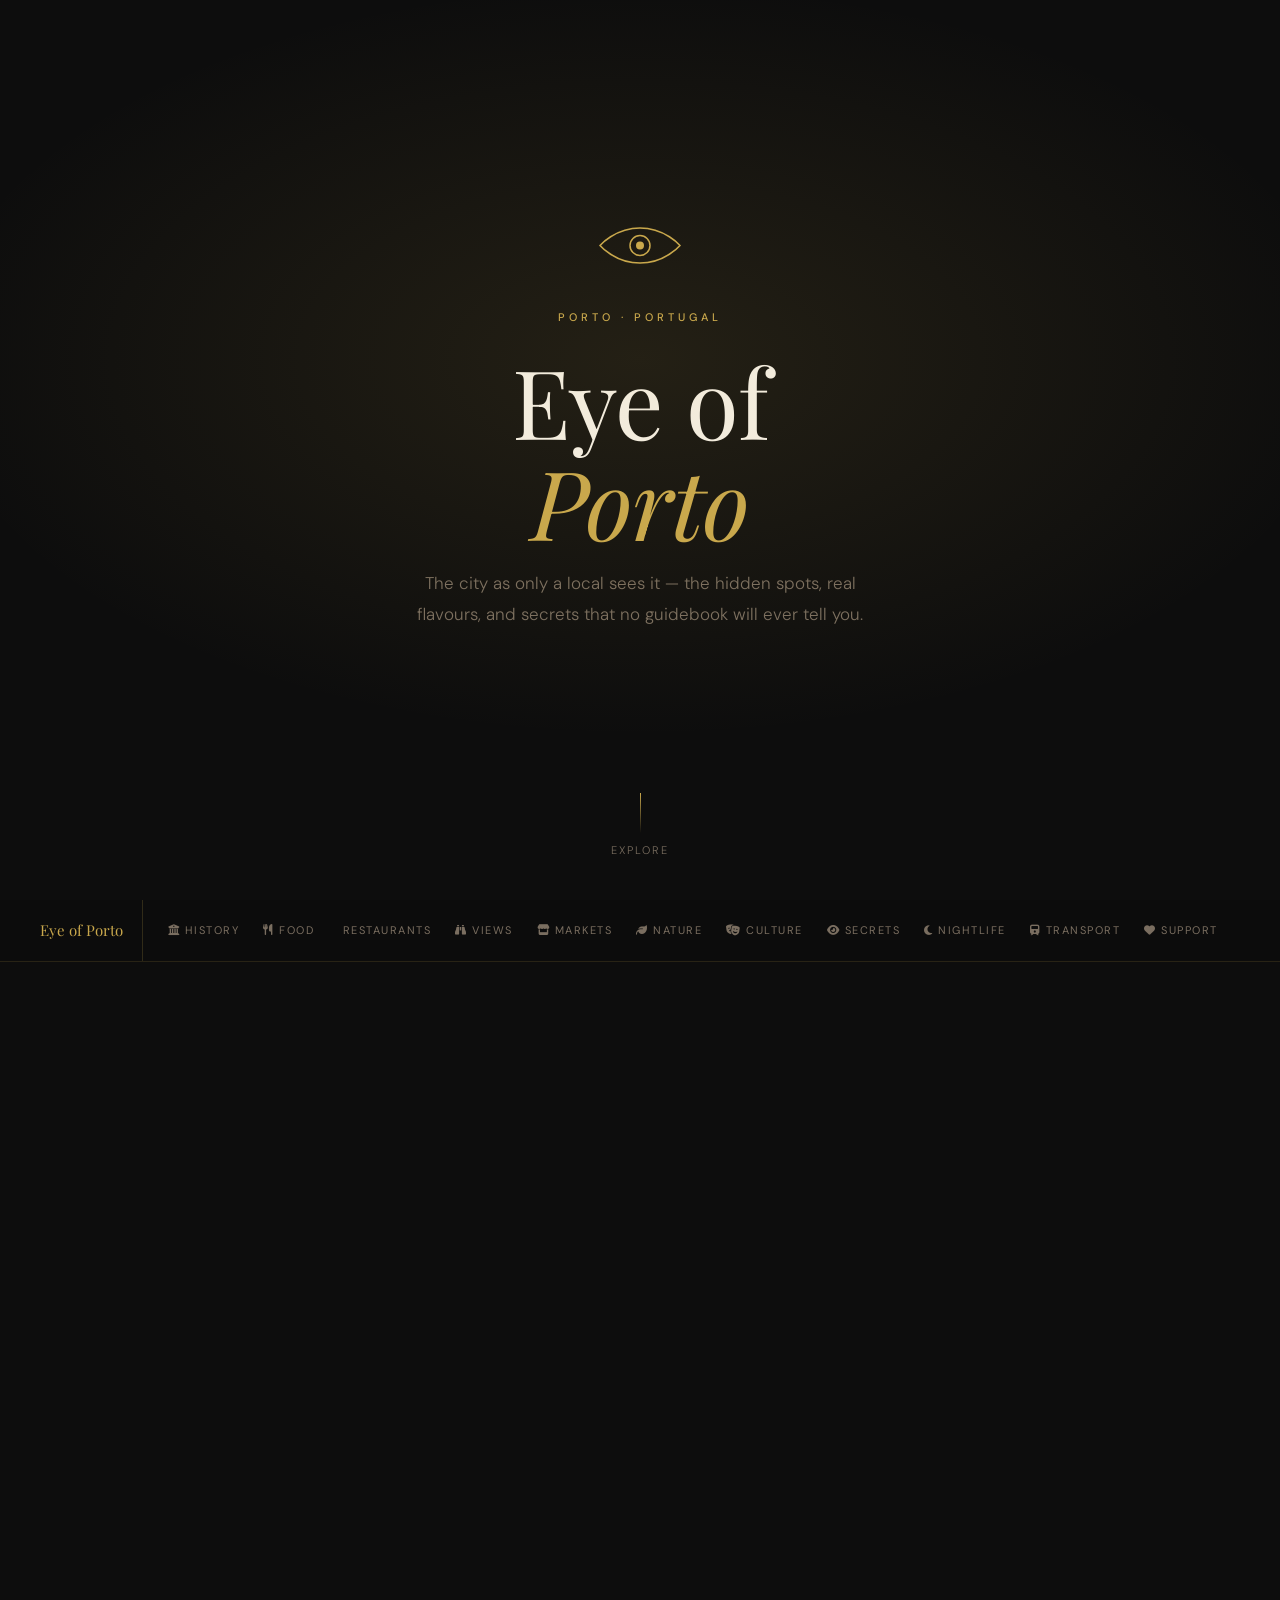
==== index (1).html @ 3b50e698 "Add files via upload" ====
<!DOCTYPE html>
<html lang="en">
<head>
<meta charset="UTF-8">
<meta name="viewport" content="width=device-width, initial-scale=1.0">
<title>Eye of Porto — See the city like a local</title>
<link rel="preconnect" href="https://fonts.googleapis.com">
<link rel="preconnect" href="https://fonts.gstatic.com" crossorigin>
<link href="https://fonts.googleapis.com/css2?family=Playfair+Display:ital,wght@0,400;0,700;1,400&family=DM+Sans:wght@300;400;500&display=swap" rel="stylesheet">
<link rel="stylesheet" href="https://cdnjs.cloudflare.com/ajax/libs/font-awesome/6.5.0/css/all.min.css"/>
<style>
  :root {
    --gold: #C9A84C;
    --ink: #0D0D0D;
    --ink-soft: #1A1A1A;
    --paper: #F7F3EC;
    --text-muted: #7A6E60;
    --white: #FFFFFF;
  }
  * { margin: 0; padding: 0; box-sizing: border-box; }
  html { scroll-behavior: smooth; }
  body { background-color: #0D0D0D !important; color: #F7F3EC !important; font-family: 'DM Sans', sans-serif; font-weight: 300; line-height: 1.7; overflow-x: hidden; }

  /* HERO */
  .hero { min-height: 100vh; display: flex; flex-direction: column; justify-content: center; align-items: center; text-align: center; position: relative; padding: 4rem 2rem; overflow: hidden; }
  .hero::before { content: ''; position: absolute; inset: 0; background: radial-gradient(ellipse 80% 60% at 50% 40%, rgba(201,168,76,0.12) 0%, transparent 70%); pointer-events: none; }
  .eye-symbol { width: 90px; height: 45px; margin-bottom: 2.5rem; }
  .eye-symbol svg { width: 100%; height: 100%; }
  .hero-label { font-size: 11px; letter-spacing: 4px; text-transform: uppercase; color: #C9A84C; margin-bottom: 1.5rem; font-weight: 500; }
  .hero h1 { font-family: 'Playfair Display', serif; font-size: clamp(3rem, 8vw, 6rem); font-weight: 400; line-height: 1.05; color: #F7F3EC; margin-bottom: 1rem; letter-spacing: -1px; }
  .hero h1 em { font-style: italic; color: #C9A84C; }
  .hero-sub { font-size: clamp(14px, 2vw, 17px); color: #7A6E60; max-width: 460px; margin: 0 auto 3rem; font-weight: 300; line-height: 1.8; }
  .scroll-hint { position: absolute; bottom: 2.5rem; left: 50%; transform: translateX(-50%); display: flex; flex-direction: column; align-items: center; gap: 8px; color: #7A6E60; font-size: 11px; letter-spacing: 2px; text-transform: uppercase; }
  .scroll-line { width: 1px; height: 40px; background: linear-gradient(to bottom, #C9A84C, transparent); animation: scrollPulse 2s ease-in-out infinite; }
  @keyframes scrollPulse { 0%,100%{opacity:.4}50%{opacity:1} }

  /* NAV */
  .nav { position: sticky; top: 0; z-index: 100; background: rgba(13,13,13,0.96); backdrop-filter: blur(12px); border-bottom: 1px solid rgba(201,168,76,0.15); padding: 0 1.5rem; }
  .nav-inner { max-width: 1200px; margin: 0 auto; display: flex; align-items: center; overflow-x: auto; scrollbar-width: none; gap: 0; }
  .nav-inner::-webkit-scrollbar { display: none; }
  .nav-brand { font-family: 'Playfair Display', serif; font-size: 15px; color: #C9A84C; white-space: nowrap; padding: 1.1rem 1.2rem 1.1rem 0; margin-right: 0.8rem; border-right: 1px solid rgba(201,168,76,0.2); }
  .nav-link { color: #7A6E60; text-decoration: none; font-size: 11px; letter-spacing: 1.5px; text-transform: uppercase; padding: 1.1rem 0.75rem; white-space: nowrap; transition: color 0.2s; font-weight: 400; }
  .nav-link:hover { color: #C9A84C; }

  /* SECTIONS */
  .section { padding: 5rem 2rem; max-width: 1200px; margin: 0 auto; }
  .section-header { margin-bottom: 3rem; }
  .section-number { font-size: 11px; letter-spacing: 4px; text-transform: uppercase; color: #C9A84C; font-weight: 500; margin-bottom: 0.75rem; display: block; }
  .section-title { font-family: 'Playfair Display', serif; font-size: clamp(1.8rem, 4vw, 2.8rem); font-weight: 400; color: #F7F3EC; line-height: 1.15; margin-bottom: 0.75rem; }
  .section-intro { font-size: 15px; color: #7A6E60; max-width: 580px; line-height: 1.8; }
  .divider { width: 50px; height: 1px; background: linear-gradient(to right, #C9A84C, transparent); margin: 1.5rem 0; }
  .section-sep { max-width: 1200px; margin: 0 auto; padding: 0 2rem; border-top: 1px solid rgba(201,168,76,0.08); }

  /* CARDS GRID */
  .cards { display: grid; grid-template-columns: repeat(auto-fill, minmax(280px, 1fr)); gap: 1.5px; background: rgba(201,168,76,0.08); border: 1px solid rgba(201,168,76,0.08); }
  .card { background: #1A1A1A; transition: background 0.2s; display: flex; flex-direction: column; }
  .card:hover { background: #1f1f1f; }
  .card-content { padding: 1.5rem; display: flex; flex-direction: column; flex: 1; }
  .card-icon-row { display: flex; align-items: center; gap: 10px; margin-bottom: 0.75rem; }
  .card-icon-circle { width: 36px; height: 36px; border-radius: 50%; background: rgba(201,168,76,0.1); border: 1px solid rgba(201,168,76,0.2); display: flex; align-items: center; justify-content: center; color: #C9A84C; font-size: 14px; flex-shrink: 0; }
  .card-title { font-family: 'Playfair Display', serif; font-size: 18px; color: #F7F3EC; font-weight: 400; }
  .card-subtitle { font-size: 11px; color: #C9A84C; letter-spacing: 2px; text-transform: uppercase; margin-bottom: 0.85rem; font-weight: 500; margin-top: 2px; }
  .card-body { font-size: 14px; color: #7A6E60; line-height: 1.8; margin-bottom: 1rem; flex: 1; }
  .card-tip { font-size: 13px; color: #F7F3EC; background: rgba(201,168,76,0.07); border-left: 2px solid #C9A84C; padding: 9px 13px; line-height: 1.7; margin-bottom: 1rem; }
  .card-tip strong { color: #C9A84C; font-weight: 500; }
  .maps-btn { display: inline-flex; align-items: center; gap: 7px; font-size: 12px; color: #C9A84C; text-decoration: none; letter-spacing: 1px; text-transform: uppercase; font-weight: 500; padding: 7px 12px; border: 1px solid rgba(201,168,76,0.25); border-radius: 2px; transition: all 0.2s; margin-top: auto; width: fit-content; }
  .maps-btn:hover { background: rgba(201,168,76,0.1); border-color: rgba(201,168,76,0.5); }
  .maps-btn i { font-size: 13px; }

  .badge { display: inline-block; font-size: 10px; letter-spacing: 1.5px; text-transform: uppercase; padding: 3px 9px; border-radius: 2px; margin-bottom: 0.85rem; font-weight: 500; }
  .badge-free { background: rgba(43,74,63,0.4); color: #7EC8AD; border: 1px solid rgba(126,200,173,0.2); }
  .badge-paid { background: rgba(201,168,76,0.1); color: #C9A84C; border: 1px solid rgba(201,168,76,0.2); }
  .badge-hidden { background: rgba(100,80,180,0.15); color: #B8A8E8; border: 1px solid rgba(184,168,232,0.2); }
  .badge-night { background: rgba(30,20,60,0.6); color: #9B8FD4; border: 1px solid rgba(155,143,212,0.2); }

  /* RESTAURANT SECTION */
  .restaurant-categories { display: flex; flex-direction: column; gap: 2.5rem; }
  .rest-category-label { font-size: 11px; letter-spacing: 3px; text-transform: uppercase; color: #C9A84C; font-weight: 500; margin-bottom: 1rem; display: flex; align-items: center; gap: 10px; }
  .rest-category-label::after { content: ''; flex: 1; height: 1px; background: rgba(201,168,76,0.15); }
  .rest-cards { display: grid; grid-template-columns: repeat(auto-fill, minmax(280px, 1fr)); gap: 1.5px; background: rgba(201,168,76,0.08); border: 1px solid rgba(201,168,76,0.08); }
  .rest-card { background: #1A1A1A; padding: 1.5rem; transition: background 0.2s; display: flex; flex-direction: column; gap: 0.5rem; }
  .rest-card:hover { background: #1f1f1f; }
  .rest-header { display: flex; align-items: center; gap: 10px; }
  .rest-icon { width: 36px; height: 36px; border-radius: 50%; background: rgba(201,168,76,0.1); border: 1px solid rgba(201,168,76,0.2); display: flex; align-items: center; justify-content: center; color: #C9A84C; font-size: 14px; flex-shrink: 0; }
  .rest-name { font-family: 'Playfair Display', serif; font-size: 17px; color: #F7F3EC; font-weight: 400; }
  .rest-location { font-size: 11px; color: #C9A84C; letter-spacing: 1.5px; text-transform: uppercase; font-weight: 500; }
  .rest-desc { font-size: 14px; color: #7A6E60; line-height: 1.8; }
  .rest-tip { font-size: 13px; color: #F7F3EC; background: rgba(201,168,76,0.07); border-left: 2px solid #C9A84C; padding: 8px 12px; line-height: 1.7; }
  .rest-tip strong { color: #C9A84C; font-weight: 500; }

  /* TRANSPORT SECTION */
  .transport-grid { display: grid; grid-template-columns: repeat(auto-fill, minmax(300px, 1fr)); gap: 1.5px; background: rgba(201,168,76,0.08); border: 1px solid rgba(201,168,76,0.08); margin-bottom: 2rem; }
  .transport-card { background: #1A1A1A; padding: 1.75rem; transition: background 0.2s; }
  .transport-card:hover { background: #1f1f1f; }
  .transport-icon-row { display: flex; align-items: center; gap: 12px; margin-bottom: 1rem; }
  .transport-icon { width: 42px; height: 42px; border-radius: 50%; background: rgba(201,168,76,0.1); border: 1px solid rgba(201,168,76,0.2); display: flex; align-items: center; justify-content: center; color: #C9A84C; font-size: 18px; flex-shrink: 0; }
  .transport-name { font-family: 'Playfair Display', serif; font-size: 19px; color: #F7F3EC; font-weight: 400; }
  .transport-tag { font-size: 11px; color: #C9A84C; letter-spacing: 2px; text-transform: uppercase; font-weight: 500; margin-top: 2px; }
  .transport-body { font-size: 14px; color: #7A6E60; line-height: 1.8; margin-bottom: 1rem; }
  .transport-tip { font-size: 13px; color: #F7F3EC; background: rgba(201,168,76,0.07); border-left: 2px solid #C9A84C; padding: 9px 13px; line-height: 1.7; }
  .transport-tip strong { color: #C9A84C; font-weight: 500; }

  /* TRAM SPOTLIGHT */
  .tram-spotlight { background: rgba(201,168,76,0.05); border: 1px solid rgba(201,168,76,0.18); border-radius: 2px; padding: 2rem 2.5rem; margin-top: 2rem; }
  .tram-spotlight-header { display: flex; align-items: center; gap: 14px; margin-bottom: 1.25rem; }
  .tram-spotlight-icon { width: 50px; height: 50px; border-radius: 50%; background: rgba(201,168,76,0.15); border: 1px solid rgba(201,168,76,0.3); display: flex; align-items: center; justify-content: center; color: #C9A84C; font-size: 22px; }
  .tram-spotlight-title { font-family: 'Playfair Display', serif; font-size: 22px; color: #F7F3EC; font-weight: 400; }
  .tram-spotlight-sub { font-size: 11px; color: #C9A84C; letter-spacing: 2px; text-transform: uppercase; font-weight: 500; }
  .tram-body { font-size: 14px; color: #7A6E60; line-height: 1.9; margin-bottom: 1.25rem; }
  .tram-history { display: grid; grid-template-columns: repeat(auto-fill, minmax(200px, 1fr)); gap: 1rem; margin-top: 1.25rem; }
  .tram-year { background: rgba(13,13,13,0.6); border: 1px solid rgba(201,168,76,0.12); padding: 0.9rem 1.1rem; }
  .tram-year-num { font-family: 'Playfair Display', serif; font-size: 22px; color: #C9A84C; font-weight: 400; }
  .tram-year-desc { font-size: 13px; color: #7A6E60; line-height: 1.6; margin-top: 3px; }

  /* DONATION */
  .donation-section { background: linear-gradient(135deg, #0D0D0D 0%, #141208 50%, #0D0D0D 100%); border-top: 1px solid rgba(201,168,76,0.2); border-bottom: 1px solid rgba(201,168,76,0.2); padding: 6rem 2rem; text-align: center; position: relative; overflow: hidden; }
  .donation-section::before { content: ''; position: absolute; inset: 0; background: radial-gradient(ellipse 60% 80% at 50% 50%, rgba(201,168,76,0.06) 0%, transparent 70%); pointer-events: none; }
  .donation-inner { max-width: 700px; margin: 0 auto; position: relative; }
  .donation-eye { font-size: 40px; margin-bottom: 1.5rem; display: block; }
  .donation-title { font-family: 'Playfair Display', serif; font-size: clamp(1.8rem, 4vw, 2.8rem); color: #F7F3EC; margin-bottom: 1rem; font-weight: 400; }
  .donation-subtitle { font-size: 16px; color: #7A6E60; line-height: 1.8; margin-bottom: 3rem; max-width: 500px; margin-left: auto; margin-right: auto; }
  .donation-methods { display: flex; gap: 1.5rem; justify-content: center; flex-wrap: wrap; margin-bottom: 2rem; }
  .donation-card { background: rgba(255,255,255,0.03); border: 1px solid rgba(201,168,76,0.2); border-radius: 4px; padding: 2rem 2.5rem; flex: 1; max-width: 260px; transition: all 0.25s; }
  .donation-card:hover { background: rgba(201,168,76,0.06); border-color: rgba(201,168,76,0.4); transform: translateY(-2px); }
  .donation-card-icon { font-size: 28px; margin-bottom: 1rem; display: block; }
  .donation-card-label { font-size: 11px; letter-spacing: 3px; text-transform: uppercase; color: #C9A84C; margin-bottom: 0.5rem; font-weight: 500; }
  .donation-card-value { font-family: 'Playfair Display', serif; font-size: 17px; color: #F7F3EC; margin-bottom: 1.25rem; }
  .qr-placeholder { width: 120px; height: 120px; margin: 0 auto; background: #FFFFFF; border-radius: 4px; overflow: hidden; display: flex; align-items: center; justify-content: center; }
  .qr-placeholder img { width: 100%; height: 100%; object-fit: contain; }
  .donation-note { font-size: 13px; color: #7A6E60; margin-top: 2rem; font-style: italic; }

  /* FOOTER */
  footer { padding: 3rem 2rem; text-align: center; border-top: 1px solid rgba(255,255,255,0.05); }
  .footer-brand { font-family: 'Playfair Display', serif; font-size: 20px; color: #C9A84C; margin-bottom: 0.5rem; }
  .footer-sub { font-size: 12px; color: #7A6E60; letter-spacing: 2px; text-transform: uppercase; }

  /* FADE IN */
  .fade-in { opacity: 0; transform: translateY(20px); transition: opacity 0.6s ease, transform 0.6s ease; }
  .fade-in.visible { opacity: 1; transform: translateY(0); }

  @media (max-width: 600px) {
    .cards, .rest-cards, .transport-grid { grid-template-columns: 1fr; }
    .donation-methods { flex-direction: column; align-items: center; }
    .donation-card { max-width: 100%; width: 100%; }
    .nav-brand { display: none; }
    .tram-history { grid-template-columns: 1fr 1fr; }
  }
</style>
</head>
<body>

<!-- HERO -->
<section class="hero">
  <div class="eye-symbol">
    <svg viewBox="0 0 90 45" fill="none" xmlns="http://www.w3.org/2000/svg">
      <path d="M5 22.5C5 22.5 20 5 45 5C70 5 85 22.5 85 22.5C85 22.5 70 40 45 40C20 40 5 22.5 5 22.5Z" stroke="#C9A84C" stroke-width="1.5" fill="none"/>
      <circle cx="45" cy="22.5" r="10" stroke="#C9A84C" stroke-width="1.5" fill="none"/>
      <circle cx="45" cy="22.5" r="4" fill="#C9A84C"/>
    </svg>
  </div>
  <span class="hero-label">Porto · Portugal</span>
  <h1>Eye of<br><em>Porto</em></h1>
  <p class="hero-sub">The city as only a local sees it — the hidden spots, real flavours, and secrets that no guidebook will ever tell you.</p>
  <div class="scroll-hint">
    <div class="scroll-line"></div>
    <span>Explore</span>
  </div>
</section>

<!-- NAV -->
<nav class="nav">
  <div class="nav-inner">
    <div class="nav-brand">Eye of Porto</div>
    <a class="nav-link" href="#historia"><i class="fa-solid fa-building-columns"></i> History</a>
    <a class="nav-link" href="#gastronomia"><i class="fa-solid fa-utensils"></i> Food</a>
    <a class="nav-link" href="#restaurantes"><i class="fa-solid fa-fork-knife"></i> Restaurants</a>
    <a class="nav-link" href="#miradouros"><i class="fa-solid fa-binoculars"></i> Views</a>
    <a class="nav-link" href="#mercados"><i class="fa-solid fa-store"></i> Markets</a>
    <a class="nav-link" href="#natureza"><i class="fa-solid fa-leaf"></i> Nature</a>
    <a class="nav-link" href="#cultura"><i class="fa-solid fa-masks-theater"></i> Culture</a>
    <a class="nav-link" href="#segredos"><i class="fa-solid fa-eye"></i> Secrets</a>
    <a class="nav-link" href="#noturno"><i class="fa-solid fa-moon"></i> Nightlife</a>
    <a class="nav-link" href="#transportes"><i class="fa-solid fa-train"></i> Transport</a>
    <a class="nav-link" href="#donate"><i class="fa-solid fa-heart"></i> Support</a>
  </div>
</nav>

<!-- ══════════════════════════════════ -->
<!-- 01 · HISTORY -->
<!-- ══════════════════════════════════ -->
<div id="historia">
<div class="section fade-in">
  <div class="section-header">
    <span class="section-number">01 · History</span>
    <h2 class="section-title">2000 years<br>open to the sky</h2>
    <div class="divider"></div>
    <p class="section-intro">Porto is not just beautiful — it's a living book. Roman roots, Baroque gold, and azulejo walls that tell stories most visitors walk past without reading.</p>
  </div>
  <div class="cards">

    <div class="card">
      <div class="card-content">
        <div class="card-icon-row">
          <div class="card-icon-circle"><i class="fa-solid fa-archway"></i></div>
          <div>
            <div class="card-title">Sé Catedral</div>
            <div class="card-subtitle">Ribeira · 12th century</div>
          </div>
        </div>
        <span class="badge badge-paid">Cloisters paid entry</span>
        <p class="card-body">The oldest cathedral in the city. From the staircase outside you get one of the finest views over the Ribeira. The cloisters inside are covered in blue and white azulejos worth every cent.</p>
        <div class="card-tip"><strong>Local tip:</strong> Go before 10am — at that hour it's almost only residents passing by.</div>
        <a class="maps-btn" href="https://maps.google.com/?q=Sé+Catedral+do+Porto" target="_blank"><i class="fa-solid fa-location-dot"></i> Open in Maps</a>
      </div>
    </div>

    <div class="card">
      <div class="card-content">
        <div class="card-icon-row">
          <div class="card-icon-circle"><i class="fa-solid fa-book-open"></i></div>
          <div>
            <div class="card-title">Livraria Lello</div>
            <div class="card-subtitle">Bairro das Letras · early 20th c.</div>
          </div>
        </div>
        <span class="badge badge-paid">Ticket discounted on purchase</span>
        <p class="card-body">One of the most beautiful bookshops in the world — a spiral staircase and magnificent stained glass that inspired J.K. Rowling. Go, but avoid weekend afternoons.</p>
        <div class="card-tip"><strong>Local tip:</strong> Your entry ticket discounts off any book purchase — bring home something by a Portuguese author.</div>
        <a class="maps-btn" href="https://maps.google.com/?q=Livraria+Lello+Porto" target="_blank"><i class="fa-solid fa-location-dot"></i> Open in Maps</a>
      </div>
    </div>

    <div class="card">
      <div class="card-content">
        <div class="card-icon-row">
          <div class="card-icon-circle"><i class="fa-solid fa-train"></i></div>
          <div>
            <div class="card-title">São Bento Station</div>
            <div class="card-subtitle">City centre · 20th century</div>
          </div>
        </div>
        <span class="badge badge-free">Free entry</span>
        <p class="card-body">20,000 azulejo tiles narrating the history of Portugal. A train station that is simultaneously a museum. Even if you catch no train at all, walk in.</p>
        <div class="card-tip"><strong>Local tip:</strong> Look up. Most people photograph the main hall and never notice the details of the ceiling.</div>
        <a class="maps-btn" href="https://maps.google.com/?q=Estação+de+São+Bento+Porto" target="_blank"><i class="fa-solid fa-location-dot"></i> Open in Maps</a>
      </div>
    </div>

    <div class="card">
      <div class="card-content">
        <div class="card-icon-row">
          <div class="card-icon-circle"><i class="fa-solid fa-church"></i></div>
          <div>
            <div class="card-title">Igreja de São Francisco</div>
            <div class="card-subtitle">Ribeira · 14th–17th century</div>
          </div>
        </div>
        <span class="badge badge-paid">Entry includes catacombs</span>
        <p class="card-body">The most gilded interior you will ever see — 400 kg of Baroque gold. The catacombs beneath still have bones on display. Not for everyone, but absolutely unforgettable.</p>
        <div class="card-tip"><strong>Local tip:</strong> Combine with the Sé visit — 5 minutes apart on foot.</div>
        <a class="maps-btn" href="https://maps.google.com/?q=Igreja+de+São+Francisco+Porto" target="_blank"><i class="fa-solid fa-location-dot"></i> Open in Maps</a>
      </div>
    </div>

    <div class="card">
      <div class="card-content">
        <div class="card-icon-row">
          <div class="card-icon-circle"><i class="fa-solid fa-landmark"></i></div>
          <div>
            <div class="card-title">Igreja do Carmo</div>
            <div class="card-subtitle">City centre · 18th century</div>
          </div>
        </div>
        <span class="badge badge-free">Free entry</span>
        <p class="card-body">One of Porto's most photogenic facades — entirely covered in azulejos on the side wall. Standing between two churches that share a single wall, it's an architectural curiosity unlike anything else in the city.</p>
        <div class="card-tip"><strong>Local tip:</strong> Best photographed from across the street in the late afternoon when the tiles glow.</div>
        <a class="maps-btn" href="https://maps.google.com/?q=Igreja+do+Carmo+Porto" target="_blank"><i class="fa-solid fa-location-dot"></i> Open in Maps</a>
      </div>
    </div>

  </div>
</div>
</div>
<div class="section-sep"></div>

<!-- ══════════════════════════════════ -->
<!-- 02 · GASTRONOMY -->
<!-- ══════════════════════════════════ -->
<div id="gastronomia">
<div class="section fade-in">
  <div class="section-header">
    <span class="section-number">02 · Gastronomy</span>
    <h2 class="section-title">Eat where<br><em>locals eat</em></h2>
    <div class="divider"></div>
    <p class="section-intro">Eating in Porto is an experience on its own. Forget the pretty-fronted restaurants on the Ribeira — go where the locals go.</p>
  </div>
  <div class="cards">

    <div class="card">
      <div class="card-content">
        <div class="card-icon-row">
          <div class="card-icon-circle"><i class="fa-solid fa-burger"></i></div>
          <div>
            <div class="card-title">Francesinha</div>
            <div class="card-subtitle">Porto's iconic dish</div>
          </div>
        </div>
        <p class="card-body">The queen of Porto cuisine. Bread, mixed meats, ham, chouriço, melted cheese and a beer-tomato sauce poured on top. Often served with fries underneath. Heavy, indulgent, mandatory.</p>
        <div class="card-tip"><strong>Where to eat:</strong> Café Santiago (Rua Passos Manuel) — queue outside, worth every minute.</div>
      </div>
    </div>

    <div class="card">
      <div class="card-content">
        <div class="card-icon-row">
          <div class="card-icon-circle"><i class="fa-solid fa-fish"></i></div>
          <div>
            <div class="card-title">Bacalhau à Gomes de Sá</div>
            <div class="card-subtitle">Invented right here in Porto</div>
          </div>
        </div>
        <p class="card-body">Invented in Porto in the 19th century. Flaked salt cod with potatoes, onion, olive oil and boiled egg. Pure comfort food — the dish Porto people eat when they miss home.</p>
        <div class="card-tip"><strong>Local tip:</strong> Look for small tascas in Miragaia or Bonfim — honest prices and family recipes.</div>
      </div>
    </div>

    <div class="card">
      <div class="card-content">
        <div class="card-icon-row">
          <div class="card-icon-circle"><i class="fa-solid fa-mug-hot"></i></div>
          <div>
            <div class="card-title">Pastel de Nata + Coffee</div>
            <div class="card-subtitle">The right way to start the day</div>
          </div>
        </div>
        <p class="card-body">In Porto, coffee isn't a "bica" — ask for a <em>cimbalino</em>. That's the local name and it tells them you know. Pair it with a pastel de nata from any neighbourhood bakery.</p>
        <div class="card-tip"><strong>Local tip:</strong> Padaria Ribeiro (Cedofeita) or any neighbourhood bakery — no famous place needed.</div>
      </div>
    </div>

    <div class="card">
      <div class="card-content">
        <div class="card-icon-row">
          <div class="card-icon-circle"><i class="fa-solid fa-wine-glass"></i></div>
          <div>
            <div class="card-title">Porto Wine</div>
            <div class="card-subtitle">The caves of Gaia</div>
          </div>
        </div>
        <p class="card-body">Technically produced in Vila Nova de Gaia just across the river. Sandeman, Graham's, Ramos Pinto — guided cave tours with tastings included. Absolutely worth it.</p>
        <div class="card-tip"><strong>Local tip:</strong> Go at dusk — the light over the Douro with a glass in hand is very hard to beat.</div>
      </div>
    </div>

  </div>
</div>
</div>
<div class="section-sep"></div>

<!-- ══════════════════════════════════ -->
<!-- 03 · RESTAURANTS -->
<!-- ══════════════════════════════════ -->
<div id="restaurantes">
<div class="section fade-in">
  <div class="section-header">
    <span class="section-number">03 · Restaurants</span>
    <h2 class="section-title">Where to<br><em>sit and eat</em></h2>
    <div class="divider"></div>
    <p class="section-intro">Hand-picked by a local. These are places with soul — where the food is honest, the atmosphere is real, and you leave full and happy.</p>
  </div>

  <div class="restaurant-categories">

    <!-- TRADITIONAL -->
    <div>
      <div class="rest-category-label"><i class="fa-solid fa-flag"></i> &nbsp;Traditional Portuguese</div>
      <div class="rest-cards">

        <div class="rest-card">
          <div class="rest-header">
            <div class="rest-icon"><i class="fa-solid fa-bowl-food"></i></div>
            <div>
              <div class="rest-name">Solar Moinho de Vento</div>
              <div class="rest-location">Porto · traditional</div>
            </div>
          </div>
          <p class="rest-desc">A true Porto institution — classic Portuguese cooking in a warm, no-frills setting. The kind of restaurant that has been feeding the same families for decades. Generous portions, honest prices.</p>
          <div class="rest-tip"><strong>Order:</strong> Ask the waiter what they recommend that day — they always know best.</div>
          <a class="maps-btn" href="https://maps.google.com/?q=Solar+Moinho+de+Vento+Porto" target="_blank"><i class="fa-solid fa-location-dot"></i> Open in Maps</a>
        </div>

        <div class="rest-card">
          <div class="rest-header">
            <div class="rest-icon"><i class="fa-solid fa-bowl-food"></i></div>
            <div>
              <div class="rest-name">Mário Luso</div>
              <div class="rest-location">Porto · traditional tasca</div>
            </div>
          </div>
          <p class="rest-desc">A classic neighbourhood tasca with all the charm of old Porto — tiled walls, wooden tables, and a menu that changes daily based on what's fresh. Beloved by locals who've been coming for years.</p>
          <div class="rest-tip"><strong>Order:</strong> Whatever the daily special is. They don't miss.</div>
          <a class="maps-btn" href="https://maps.google.com/?q=Mário+Luso+Porto" target="_blank"><i class="fa-solid fa-location-dot"></i> Open in Maps</a>
        </div>

        <div class="rest-card">
          <div class="rest-header">
            <div class="rest-icon"><i class="fa-solid fa-bowl-food"></i></div>
            <div>
              <div class="rest-name">Adega São Gonçalo</div>
              <div class="rest-location">Porto · adega</div>
            </div>
          </div>
          <p class="rest-desc">An adega in the truest sense — wooden barrels, stone walls, and food that tastes like someone's grandmother made it. The kind of place that tourists rarely find and locals want to keep secret.</p>
          <div class="rest-tip"><strong>Order:</strong> Grilled meats and house wine poured from the barrel.</div>
          <a class="maps-btn" href="https://maps.google.com/?q=Adega+São+Gonçalo+Porto" target="_blank"><i class="fa-solid fa-location-dot"></i> Open in Maps</a>
        </div>

        <div class="rest-card">
          <div class="rest-header">
            <div class="rest-icon"><i class="fa-solid fa-bowl-food"></i></div>
            <div>
              <div class="rest-name">Adega Regional da Areosa</div>
              <div class="rest-location">Porto · regional cooking</div>
            </div>
          </div>
          <p class="rest-desc">Regional Portuguese cooking at its most authentic. A neighbourhood favourite with no pretensions — just good ingredients, traditional recipes, and a welcoming atmosphere that makes you feel at home.</p>
          <div class="rest-tip"><strong>Order:</strong> Cod dishes and anything grilled — consistently excellent.</div>
          <a class="maps-btn" href="https://maps.google.com/?q=Adega+Regional+da+Areosa+Porto" target="_blank"><i class="fa-solid fa-location-dot"></i> Open in Maps</a>
        </div>

      </div>
    </div>

    <!-- FRANCESINHA -->
    <div>
      <div class="rest-category-label"><i class="fa-solid fa-star"></i> &nbsp;Francesinha Specialists</div>
      <div class="rest-cards">

        <div class="rest-card">
          <div class="rest-header">
            <div class="rest-icon"><i class="fa-solid fa-burger"></i></div>
            <div>
              <div class="rest-name">Santa Francesinha</div>
              <div class="rest-location">Porto · francesinha specialist</div>
            </div>
          </div>
          <p class="rest-desc">Dedicated entirely to Porto's iconic sandwich — and doing it very well. The sauce here is rich, deep, and made with proper care. A great place to try your first (or tenth) francesinha.</p>
          <div class="rest-tip"><strong>Order:</strong> The classic with fries underneath. Don't complicate it.</div>
          <a class="maps-btn" href="https://maps.google.com/?q=Santa+Francesinha+Porto" target="_blank"><i class="fa-solid fa-location-dot"></i> Open in Maps</a>
        </div>

      </div>
    </div>

    <!-- INTERNATIONAL -->
    <div>
      <div class="rest-category-label"><i class="fa-solid fa-globe"></i> &nbsp;International</div>
      <div class="rest-cards">

        <div class="rest-card">
          <div class="rest-header">
            <div class="rest-icon"><i class="fa-solid fa-seedling"></i></div>
            <div>
              <div class="rest-name">Yuko Tavern</div>
              <div class="rest-location">Porto · Japanese fusion</div>
            </div>
          </div>
          <p class="rest-desc">A relaxed Japanese-inspired tavern with a creative menu that blends Portuguese ingredients with Japanese technique. A refreshing change of pace in a city that eats very well but not always adventurously.</p>
          <div class="rest-tip"><strong>Order:</strong> The specials board — the kitchen changes things regularly and it's always worth exploring.</div>
          <a class="maps-btn" href="https://maps.google.com/?q=Yuko+Tavern+Porto" target="_blank"><i class="fa-solid fa-location-dot"></i> Open in Maps</a>
        </div>

      </div>
    </div>

  </div>
</div>
</div>
<div class="section-sep"></div>

<!-- ══════════════════════════════════ -->
<!-- 04 · VIEWS -->
<!-- ══════════════════════════════════ -->
<div id="miradouros">
<div class="section fade-in">
  <div class="section-header">
    <span class="section-number">04 · Viewpoints</span>
    <h2 class="section-title">The city<br><em>from above</em></h2>
    <div class="divider"></div>
    <p class="section-intro">Porto is a city of hills — spectacular views at every turn. Here are the ones that truly earn the climb.</p>
  </div>
  <div class="cards">

    <div class="card">
      <div class="card-content">
        <div class="card-icon-row">
          <div class="card-icon-circle"><i class="fa-solid fa-eye"></i></div>
          <div>
            <div class="card-title">Serra do Pilar</div>
            <div class="card-subtitle">Gaia · best view of Porto</div>
          </div>
        </div>
        <span class="badge badge-free">Free</span>
        <p class="card-body">From the other side of the river, in Gaia, you get the most iconic view of Porto — the Ribeira, the bridges, the full Douro. The best photo of Porto is taken outside Porto.</p>
        <div class="card-tip"><strong>Local tip:</strong> Sunset here is magic. Bring wine and sit on the convent steps.</div>
        <a class="maps-btn" href="https://maps.google.com/?q=Miradouro+Serra+do+Pilar+Gaia" target="_blank"><i class="fa-solid fa-location-dot"></i> Open in Maps</a>
      </div>
    </div>

    <div class="card">
      <div class="card-content">
        <div class="card-icon-row">
          <div class="card-icon-circle"><i class="fa-solid fa-tower-observation"></i></div>
          <div>
            <div class="card-title">Torre dos Clérigos</div>
            <div class="card-subtitle">City centre · 360° view</div>
          </div>
        </div>
        <span class="badge badge-paid">Paid climb</span>
        <p class="card-body">225 granite steps and at the top you have Porto in all 360°. The symbol of the city, built in the 18th century. At dusk the sky turns orange over the rooftops.</p>
        <div class="card-tip"><strong>Local tip:</strong> Not worth it in rain — the mist covers everything. Pick a clear day.</div>
        <a class="maps-btn" href="https://maps.google.com/?q=Torre+dos+Clérigos+Porto" target="_blank"><i class="fa-solid fa-location-dot"></i> Open in Maps</a>
      </div>
    </div>

    <div class="card">
      <div class="card-content">
        <div class="card-icon-row">
          <div class="card-icon-circle"><i class="fa-solid fa-tree"></i></div>
          <div>
            <div class="card-title">Jardins do Palácio de Cristal</div>
            <div class="card-subtitle">Massarelos · romantic</div>
          </div>
        </div>
        <span class="badge badge-free">Free</span>
        <p class="card-body">Magnificent gardens with views over the Douro and its mouth. Peacocks wander freely. Perfect for an unhurried walk, especially in the morning or late afternoon.</p>
        <div class="card-tip"><strong>Local tip:</strong> Explore beyond the main lawn — hidden fountains and secluded corners most tourists never find.</div>
        <a class="maps-btn" href="https://maps.google.com/?q=Jardins+Palácio+de+Cristal+Porto" target="_blank"><i class="fa-solid fa-location-dot"></i> Open in Maps</a>
      </div>
    </div>

    <div class="card">
      <div class="card-content">
        <div class="card-icon-row">
          <div class="card-icon-circle"><i class="fa-solid fa-stairs"></i></div>
          <div>
            <div class="card-title">Escadas do Guindais</div>
            <div class="card-subtitle">Batalha → Ribeira on foot</div>
          </div>
        </div>
        <span class="badge badge-free">Free</span>
        <p class="card-body">Walk down the Guindais steps — a steep descent with the Ribeira slowly opening up before you. You arrive right at the river's edge. Better than any cable car.</p>
        <div class="card-tip"><strong>Local tip:</strong> Walk up from the bottom for the best photo angle — the Sé appears in the background.</div>
        <a class="maps-btn" href="https://maps.google.com/?q=Escadas+do+Guindais+Porto" target="_blank"><i class="fa-solid fa-location-dot"></i> Open in Maps</a>
      </div>
    </div>

  </div>
</div>
</div>
<div class="section-sep"></div>

<!-- ══════════════════════════════════ -->
<!-- 05 · MARKETS & SHOPPING -->
<!-- ══════════════════════════════════ -->
<div id="mercados">
<div class="section fade-in">
  <div class="section-header">
    <span class="section-number">05 · Markets & Shopping</span>
    <h2 class="section-title">Where the city<br><em>has a pulse</em></h2>
    <div class="divider"></div>
    <p class="section-intro">From century-old stalls to modern food halls and the city's best shopping. Markets are where the real Porto lives.</p>
  </div>
  <div class="cards">

    <div class="card">
      <div class="card-content">
        <div class="card-icon-row">
          <div class="card-icon-circle"><i class="fa-solid fa-basket-shopping"></i></div>
          <div>
            <div class="card-title">Mercado do Bolhão</div>
            <div class="card-subtitle">City centre · traditional</div>
          </div>
        </div>
        <span class="badge badge-free">Free entry</span>
        <p class="card-body">The historic market par excellence — recently restored. Fruit, fish, flowers, cheeses, charcuterie. The stall ladies still call you "menino" and "amor". A human experience before it's a tourist one.</p>
        <div class="card-tip"><strong>Local tip:</strong> Go before 1pm — that's when it's alive.</div>
        <a class="maps-btn" href="https://maps.google.com/?q=Mercado+do+Bolhão+Porto" target="_blank"><i class="fa-solid fa-location-dot"></i> Open in Maps</a>
      </div>
    </div>

    <div class="card">
      <div class="card-content">
        <div class="card-icon-row">
          <div class="card-icon-circle"><i class="fa-solid fa-utensils"></i></div>
          <div>
            <div class="card-title">Mercado Bom Sucesso</div>
            <div class="card-subtitle">Boavista · gourmet food hall</div>
          </div>
        </div>
        <span class="badge badge-free">Free entry</span>
        <p class="card-body">A renovated market with restaurants and local producers. More polished than Bolhão but high quality. A great lunch stop — petiscos, sushi, burgers and more all in one place.</p>
        <div class="card-tip"><strong>Local tip:</strong> The bar at the back has Douro wines at honest prices.</div>
        <a class="maps-btn" href="https://maps.google.com/?q=Mercado+Bom+Sucesso+Porto" target="_blank"><i class="fa-solid fa-location-dot"></i> Open in Maps</a>
      </div>
    </div>

    <div class="card">
      <div class="card-content">
        <div class="card-icon-row">
          <div class="card-icon-circle"><i class="fa-solid fa-bag-shopping"></i></div>
          <div>
            <div class="card-title">NorteShopping</div>
            <div class="card-subtitle">Matosinhos · largest mall</div>
          </div>
        </div>
        <span class="badge badge-free">Free entry</span>
        <p class="card-body">The biggest shopping centre in the Porto metropolitan area. Over 300 stores, a huge food court, cinema — international brands and Portuguese retailers. If you need anything, it's here.</p>
        <div class="card-tip"><strong>Local tip:</strong> Take the Metro Line B — stops right at the door. Parking on weekends is a nightmare.</div>
        <a class="maps-btn" href="https://maps.google.com/?q=NorteShopping+Matosinhos" target="_blank"><i class="fa-solid fa-location-dot"></i> Open in Maps</a>
      </div>
    </div>

    <div class="card">
      <div class="card-content">
        <div class="card-icon-row">
          <div class="card-icon-circle"><i class="fa-solid fa-coins"></i></div>
          <div>
            <div class="card-title">Feira da Vandoma</div>
            <div class="card-subtitle">Saturday mornings · antiques</div>
          </div>
        </div>
        <span class="badge badge-free">Free entry</span>
        <p class="card-body">Every Saturday near the Sé — stamps, coins, old azulejos, postcards, vinyl records. A living archive of the city. Wonderfully photogenic.</p>
        <div class="card-tip"><strong>Local tip:</strong> Ask the price before showing too much interest — if they see you love it, the price goes up.</div>
        <a class="maps-btn" href="https://maps.google.com/?q=Feira+da+Vandoma+Porto" target="_blank"><i class="fa-solid fa-location-dot"></i> Open in Maps</a>
      </div>
    </div>

    <div class="card">
      <div class="card-content">
        <div class="card-icon-row">
          <div class="card-icon-circle"><i class="fa-solid fa-palette"></i></div>
          <div>
            <div class="card-title">Rua de Cedofeita</div>
            <div class="card-subtitle">Neighbourhood · local commerce</div>
          </div>
        </div>
        <span class="badge badge-free">Free entry</span>
        <p class="card-body">The most authentic commercial street in Porto. Independent bookshops, design stores, small cafés, artists' ateliers. No chains — everything local. This is where creative Porto lives.</p>
        <div class="card-tip"><strong>Local tip:</strong> Enter the perpendicular side streets — courtyards and murals that appear in no guidebook.</div>
        <a class="maps-btn" href="https://maps.google.com/?q=Rua+de+Cedofeita+Porto" target="_blank"><i class="fa-solid fa-location-dot"></i> Open in Maps</a>
      </div>
    </div>

  </div>
</div>
</div>
<div class="section-sep"></div>

<!-- ══════════════════════════════════ -->
<!-- 06 · NATURE & BEACHES -->
<!-- ══════════════════════════════════ -->
<div id="natureza">
<div class="section fade-in">
  <div class="section-header">
    <span class="section-number">06 · Nature & Beaches</span>
    <h2 class="section-title">Sea, river<br><em>and green</em></h2>
    <div class="divider"></div>
    <p class="section-intro">Porto is minutes from the Atlantic Ocean, the Douro estuary and some of the greenest parks in Portugal. Most tourists never leave the historic centre — their loss.</p>
  </div>
  <div class="cards">

    <div class="card">
      <div class="card-content">
        <div class="card-icon-row">
          <div class="card-icon-circle"><i class="fa-solid fa-tree"></i></div>
          <div>
            <div class="card-title">Parque da Cidade</div>
            <div class="card-subtitle">Foz · largest urban park in Portugal</div>
          </div>
        </div>
        <span class="badge badge-free">Free</span>
        <p class="card-body">83 hectares of lakes, meadows, forest trails and open space — the largest urban park in Portugal, stretching all the way to the sea. Where Porto people go to breathe.</p>
        <div class="card-tip"><strong>Local tip:</strong> Walk through to the beach at Foz do Douro — you exit straight onto the Atlantic. One of the best urban walks in the country.</div>
        <a class="maps-btn" href="https://maps.google.com/?q=Parque+da+Cidade+Porto" target="_blank"><i class="fa-solid fa-location-dot"></i> Open in Maps</a>
      </div>
    </div>

    <div class="card">
      <div class="card-content">
        <div class="card-icon-row">
          <div class="card-icon-circle"><i class="fa-solid fa-umbrella-beach"></i></div>
          <div>
            <div class="card-title">Praias de Vila Nova de Gaia</div>
            <div class="card-subtitle">Gaia · Atlantic beaches</div>
          </div>
        </div>
        <span class="badge badge-free">Free</span>
        <p class="card-body">Miramar, Aguda, Granja — beautiful Atlantic beaches just south of Porto. Wilder and less crowded, with dramatic cliffs and traditional fishing villages. The Chapel of Senhor da Pedra at Miramar sits on a rock in the sea.</p>
        <div class="card-tip"><strong>Local tip:</strong> Visit the chapel at low tide for the best views and photographs.</div>
        <a class="maps-btn" href="https://maps.google.com/?q=Praia+de+Miramar+Vila+Nova+de+Gaia" target="_blank"><i class="fa-solid fa-location-dot"></i> Open in Maps</a>
      </div>
    </div>

    <div class="card">
      <div class="card-content">
        <div class="card-icon-row">
          <div class="card-icon-circle"><i class="fa-solid fa-water"></i></div>
          <div>
            <div class="card-title">Matosinhos & Leça Beaches</div>
            <div class="card-subtitle">Matosinhos · surf & seafood</div>
          </div>
        </div>
        <span class="badge badge-free">Free</span>
        <p class="card-body">The beaches closest to Porto — easy by Metro. Matosinhos is a surf beach with the best fresh seafood restaurants in the region right behind the sand. Leça da Palmeira has a stunning sea pool by architect Álvaro Siza.</p>
        <div class="card-tip"><strong>Local tip:</strong> After the beach, eat grilled fish at Rua Roberto Ivens — whole grilled fish, cold beer, plastic chairs. The real deal.</div>
        <a class="maps-btn" href="https://maps.google.com/?q=Praia+de+Matosinhos" target="_blank"><i class="fa-solid fa-location-dot"></i> Open in Maps</a>
      </div>
    </div>

    <div class="card">
      <div class="card-content">
        <div class="card-icon-row">
          <div class="card-icon-circle"><i class="fa-solid fa-seedling"></i></div>
          <div>
            <div class="card-title">Jardim Botânico do Porto</div>
            <div class="card-subtitle">Bom Pastor · botanical garden</div>
          </div>
        </div>
        <span class="badge badge-paid">Small fee</span>
        <p class="card-body">The University of Porto's botanical garden — centuries-old trees, exotic plants and a peaceful greenhouse. One of those places that locals forget to mention and tourists never find.</p>
        <div class="card-tip"><strong>Local tip:</strong> The garden backs onto a magnificent historic villa. Hard to believe you're 10 minutes from the centre.</div>
        <a class="maps-btn" href="https://maps.google.com/?q=Jardim+Botânico+do+Porto" target="_blank"><i class="fa-solid fa-location-dot"></i> Open in Maps</a>
      </div>
    </div>

    <div class="card">
      <div class="card-content">
        <div class="card-icon-row">
          <div class="card-icon-circle"><i class="fa-solid fa-feather"></i></div>
          <div>
            <div class="card-title">Estuário do Douro</div>
            <div class="card-subtitle">Nature reserve · river mouth</div>
          </div>
        </div>
        <span class="badge badge-free">Free</span>
        <p class="card-body">The Douro estuary is a protected nature reserve where the river meets the sea. Migratory birds, salt marshes, fishing boats and total silence. A completely different side of Porto.</p>
        <div class="card-tip"><strong>Local tip:</strong> In autumn and winter the estuary fills with migratory birds from across Europe and Africa.</div>
        <a class="maps-btn" href="https://maps.google.com/?q=Estuário+do+Douro+reserva+natural" target="_blank"><i class="fa-solid fa-location-dot"></i> Open in Maps</a>
      </div>
    </div>

    <div class="card">
      <div class="card-content">
        <div class="card-icon-row">
          <div class="card-icon-circle"><i class="fa-solid fa-anchor"></i></div>
          <div>
            <div class="card-title">Afurada</div>
            <div class="card-subtitle">Gaia · fishing village</div>
          </div>
        </div>
        <span class="badge badge-free">Free</span>
        <p class="card-body">A traditional fishing village at the mouth of the Douro — minutes from the city but feeling a world away. Nets drying on the ground, boats bobbing, old men playing cards. The Porto that tourism forgot.</p>
        <div class="card-tip"><strong>Local tip:</strong> Eat grilled fish at one of the tiny tascas — no menus, they tell you what they caught that day.</div>
        <a class="maps-btn" href="https://maps.google.com/?q=Afurada+Vila+Nova+de+Gaia" target="_blank"><i class="fa-solid fa-location-dot"></i> Open in Maps</a>
      </div>
    </div>

    <div class="card">
      <div class="card-content">
        <div class="card-icon-row">
          <div class="card-icon-circle"><i class="fa-solid fa-leaf"></i></div>
          <div>
            <div class="card-title">Parque da Fundação Serralves</div>
            <div class="card-subtitle">Serralves · art & nature</div>
          </div>
        </div>
        <span class="badge badge-paid">Paid entry</span>
        <p class="card-body">18 hectares of formally landscaped gardens surrounding the iconic pink Art Deco Casa de Serralves and the world-class Serralves Museum of Contemporary Art.</p>
        <div class="card-tip"><strong>Local tip:</strong> First Sunday of each month, entry is free until 1pm — arrive early, locals know this well.</div>
        <a class="maps-btn" href="https://maps.google.com/?q=Fundação+Serralves+Porto" target="_blank"><i class="fa-solid fa-location-dot"></i> Open in Maps</a>
      </div>
    </div>

  </div>
</div>
</div>
<div class="section-sep"></div>

<!-- ══════════════════════════════════ -->
<!-- 07 · CULTURE -->
<!-- ══════════════════════════════════ -->
<div id="cultura">
<div class="section fade-in">
  <div class="section-header">
    <span class="section-number">07 · Culture & Architecture</span>
    <h2 class="section-title">The city<br><em>reinventing itself</em></h2>
    <div class="divider"></div>
    <p class="section-intro">Porto has always mixed the ancient and the bold. These are the spaces where the city's creative identity lives today.</p>
  </div>
  <div class="cards">

    <div class="card">
      <div class="card-content">
        <div class="card-icon-row">
          <div class="card-icon-circle"><i class="fa-solid fa-music"></i></div>
          <div>
            <div class="card-title">Casa da Música</div>
            <div class="card-subtitle">Boavista · Rem Koolhaas</div>
          </div>
        </div>
        <span class="badge badge-paid">Tours available</span>
        <p class="card-body">One of the most remarkable concert halls in Europe — designed by Dutch architect Rem Koolhaas, it looks like a chunk of crystal dropped from the sky. Worth visiting for the architecture alone.</p>
        <div class="card-tip"><strong>Local tip:</strong> Guided architectural tours are surprisingly affordable. The interiors are as extraordinary as the exterior.</div>
        <a class="maps-btn" href="https://maps.google.com/?q=Casa+da+Música+Porto" target="_blank"><i class="fa-solid fa-location-dot"></i> Open in Maps</a>
      </div>
    </div>

    <div class="card">
      <div class="card-content">
        <div class="card-icon-row">
          <div class="card-icon-circle"><i class="fa-solid fa-wine-bottle"></i></div>
          <div>
            <div class="card-title">World of Wine (WOW)</div>
            <div class="card-subtitle">Gaia · cultural & wine district</div>
          </div>
        </div>
        <span class="badge badge-paid">Multiple experiences</span>
        <p class="card-body">A world-class cultural destination with seven museums covering wine, chocolate, cork, Portuguese textiles and more. Stunning views over the Douro from the terraces.</p>
        <div class="card-tip"><strong>Local tip:</strong> Buy a combined ticket for the museums that interest you most, and spend the rest of the time on the terraces with a glass of wine.</div>
        <a class="maps-btn" href="https://maps.google.com/?q=World+of+Wine+WOW+Gaia" target="_blank"><i class="fa-solid fa-location-dot"></i> Open in Maps</a>
      </div>
    </div>

    <div class="card">
      <div class="card-content">
        <div class="card-icon-row">
          <div class="card-icon-circle"><i class="fa-solid fa-futbol"></i></div>
          <div>
            <div class="card-title">Estádio do Dragão</div>
            <div class="card-subtitle">Antas · FC Porto</div>
          </div>
        </div>
        <span class="badge badge-paid">Match tickets / tours</span>
        <p class="card-body">Home of FC Porto — one of Europe's great football clubs. A match here is electric. The stadium tour is also excellent, with access to the dressing rooms, pitch and trophy room.</p>
        <div class="card-tip"><strong>Local tip:</strong> If you can, go to a game. The atmosphere in the Curva Sul is raw, loud, and completely authentic Porto.</div>
        <a class="maps-btn" href="https://maps.google.com/?q=Estádio+do+Dragão+Porto" target="_blank"><i class="fa-solid fa-location-dot"></i> Open in Maps</a>
      </div>
    </div>

    <div class="card">
      <div class="card-content">
        <div class="card-icon-row">
          <div class="card-icon-circle"><i class="fa-solid fa-image"></i></div>
          <div>
            <div class="card-title">Rua de Miguel Bombarda</div>
            <div class="card-subtitle">Contemporary art street</div>
          </div>
        </div>
        <span class="badge badge-free">Mostly free</span>
        <p class="card-body">The heart of contemporary art in Porto. Galleries, ateliers, independent spaces. On the first Friday of each month, openings are public events with wine and the artists present.</p>
        <div class="card-tip"><strong>Local tip:</strong> Go on an opening Friday — genuinely Porto, not a tourist event.</div>
        <a class="maps-btn" href="https://maps.google.com/?q=Rua+de+Miguel+Bombarda+Porto" target="_blank"><i class="fa-solid fa-location-dot"></i> Open in Maps</a>
      </div>
    </div>

  </div>
</div>
</div>
<div class="section-sep"></div>

<!-- ══════════════════════════════════ -->
<!-- 08 · SECRETS -->
<!-- ══════════════════════════════════ -->
<div id="segredos">
<div class="section fade-in">
  <div class="section-header">
    <span class="section-number">08 · Secrets</span>
    <h2 class="section-title">The Porto<br><em>nobody shows you</em></h2>
    <div class="divider"></div>
    <p class="section-intro">These are the places locals keep to themselves — that most tourists will never find.</p>
  </div>
  <div class="cards">

    <div class="card">
      <div class="card-content">
        <div class="card-icon-row">
          <div class="card-icon-circle"><i class="fa-solid fa-eye-slash"></i></div>
          <div>
            <div class="card-title">Pátio das Virtudes</div>
            <div class="card-subtitle">Bairro das Virtudes · hidden</div>
          </div>
        </div>
        <span class="badge badge-hidden">Local spot</span>
        <p class="card-body">A secret miradouro in the form of a suspended garden, with views over the Douro. Hidden behind a narrow street, locals come here in the late afternoon with a beer and sit on the stone steps.</p>
        <div class="card-tip"><strong>Local tip:</strong> No signage. Find "Rua das Virtudes" and follow the sound of conversation.</div>
        <a class="maps-btn" href="https://maps.google.com/?q=Pátio+das+Virtudes+Porto" target="_blank"><i class="fa-solid fa-location-dot"></i> Open in Maps</a>
      </div>
    </div>

    <div class="card">
      <div class="card-content">
        <div class="card-icon-row">
          <div class="card-icon-circle"><i class="fa-solid fa-map-location"></i></div>
          <div>
            <div class="card-title">Bairro do Barredo</div>
            <div class="card-subtitle">Ribeira · the medieval labyrinth</div>
          </div>
        </div>
        <span class="badge badge-hidden">Local spot</span>
        <p class="card-body">Behind the tourist Ribeira there's a maze of medieval alleyways, hanging laundry, cats and centuries-old houses. The Porto that survived time. Go without a map and get deliberately lost.</p>
        <div class="card-tip"><strong>Local tip:</strong> Very steep streets and uneven ground. Comfortable shoes are non-negotiable.</div>
        <a class="maps-btn" href="https://maps.google.com/?q=Bairro+do+Barredo+Porto" target="_blank"><i class="fa-solid fa-location-dot"></i> Open in Maps</a>
      </div>
    </div>

  </div>
</div>
</div>
<div class="section-sep"></div>

<!-- ══════════════════════════════════ -->
<!-- 09 · NIGHTLIFE -->
<!-- ══════════════════════════════════ -->
<div id="noturno">
<div class="section fade-in">
  <div class="section-header">
    <span class="section-number">09 · Nightlife</span>
    <h2 class="section-title">Porto after<br><em>dark</em></h2>
    <div class="divider"></div>
    <p class="section-intro">Porto at night has its own energy. It's not a city that sleeps early — but it's not just clubs either. There's something for everyone.</p>
  </div>
  <div class="cards">

    <div class="card">
      <div class="card-content">
        <div class="card-icon-row">
          <div class="card-icon-circle"><i class="fa-solid fa-guitar"></i></div>
          <div>
            <div class="card-title">Fado in Porto</div>
            <div class="card-subtitle">Ribeira / Baixa · late evening</div>
          </div>
        </div>
        <span class="badge badge-night">Evening</span>
        <p class="card-body">Porto has its own fado — more rustic and melancholic than Lisbon's. In small venues with low lighting, the atmosphere is completely unlike a tourist performance.</p>
        <div class="card-tip"><strong>Where to go:</strong> Casa da Guitarra (R. Santa Catarina) or Café Candelabro — genuine soul, no outrageous minimum spend.</div>
        <a class="maps-btn" href="https://maps.google.com/?q=Casa+da+Guitarra+Porto" target="_blank"><i class="fa-solid fa-location-dot"></i> Open in Maps</a>
      </div>
    </div>

    <div class="card">
      <div class="card-content">
        <div class="card-icon-row">
          <div class="card-icon-circle"><i class="fa-solid fa-beer-mug-empty"></i></div>
          <div>
            <div class="card-title">Galerias de Paris</div>
            <div class="card-subtitle">City centre · bar street</div>
          </div>
        </div>
        <span class="badge badge-night">Night</span>
        <p class="card-body">The bar district. Dozens of small bars, terraces, live music in the street. Porto warms up slowly — between 11pm and 1am is the peak. Start early and let the night unfold.</p>
        <div class="card-tip"><strong>Local tip:</strong> Avoid the most prominent bars at the entrance — the best ones are on the interior streets.</div>
        <a class="maps-btn" href="https://maps.google.com/?q=Rua+Galerias+de+Paris+Porto" target="_blank"><i class="fa-solid fa-location-dot"></i> Open in Maps</a>
      </div>
    </div>

    <div class="card">
      <div class="card-content">
        <div class="card-icon-row">
          <div class="card-icon-circle"><i class="fa-solid fa-sailboat"></i></div>
          <div>
            <div class="card-title">Cais de Gaia at Night</div>
            <div class="card-subtitle">Gaia waterfront · river views</div>
          </div>
        </div>
        <span class="badge badge-night">Night</span>
        <p class="card-body">Illuminated rabelo boats, the lit bridges, and Porto's reflection in the water. A terrace here with a Porto Tónico is difficult to surpass.</p>
        <div class="card-tip"><strong>Local tip:</strong> Porto Tónico — white Port wine with tonic water and lemon. Refreshing and genuinely local.</div>
        <a class="maps-btn" href="https://maps.google.com/?q=Cais+de+Gaia+Vila+Nova+de+Gaia" target="_blank"><i class="fa-solid fa-location-dot"></i> Open in Maps</a>
      </div>
    </div>

    <div class="card">
      <div class="card-content">
        <div class="card-icon-row">
          <div class="card-icon-circle"><i class="fa-solid fa-headphones"></i></div>
          <div>
            <div class="card-title">Maus Hábitos / Plano B</div>
            <div class="card-subtitle">City centre · culture & music</div>
          </div>
        </div>
        <span class="badge badge-night">Night</span>
        <p class="card-body">Two of Porto's most emblematic cultural spaces. Concerts, exhibitions, DJs, performance art. Not just clubs — spaces with curation and identity.</p>
        <div class="card-tip"><strong>Local tip:</strong> Check the weekly programme — entry is sometimes free and unexpected, memorable things happen.</div>
        <a class="maps-btn" href="https://maps.google.com/?q=Maus+Hábitos+Porto" target="_blank"><i class="fa-solid fa-location-dot"></i> Open in Maps</a>
      </div>
    </div>

  </div>
</div>
</div>
<div class="section-sep"></div>

<!-- ══════════════════════════════════ -->
<!-- 10 · TRANSPORT -->
<!-- ══════════════════════════════════ -->
<div id="transportes">
<div class="section fade-in">
  <div class="section-header">
    <span class="section-number">10 · Getting Around</span>
    <h2 class="section-title">Moving through<br><em>the city</em></h2>
    <div class="divider"></div>
    <p class="section-intro">Porto is compact but hilly. Knowing which transport to use — and when — saves time, money and energy. Here's what a local uses.</p>
  </div>

  <div class="transport-grid">

    <div class="transport-card">
      <div class="transport-icon-row">
        <div class="transport-icon"><i class="fa-solid fa-train-subway"></i></div>
        <div>
          <div class="transport-name">Metro do Porto</div>
          <div class="transport-tag">6 lines · fast & affordable</div>
        </div>
      </div>
      <p class="transport-body">The fastest way to cross the city. 6 colour-coded lines covering Porto, Gaia, Matosinhos, Maia and the airport. Uses the Andante card — buy one at any station and top it up. Single trips or daily passes available. Runs until around midnight.</p>
      <div class="transport-tip"><strong>Local tip:</strong> The Yellow Line (D) crosses the Dom Luís I Bridge at the upper level — one of the best views in the city, from inside a metro carriage, completely free.</div>
    </div>

    <div class="transport-card">
      <div class="transport-icon-row">
        <div class="transport-icon"><i class="fa-solid fa-bus"></i></div>
        <div>
          <div class="transport-name">STCP Bus Network</div>
          <div class="transport-tag">Urban buses · city-wide coverage</div>
        </div>
      </div>
      <p class="transport-body">The bus network covers areas the Metro doesn't reach, including the city centre's narrow streets, the coast (Foz, Matosinhos), and residential neighbourhoods. Same Andante card as the Metro. Can be slower due to traffic but highly useful for shorter hops.</p>
      <div class="transport-tip"><strong>Local tip:</strong> Bus 500 follows the coastline from Matosinhos to Foz do Douro — scenic and practical at the same time.</div>
    </div>

    <div class="transport-card">
      <div class="transport-icon-row">
        <div class="transport-icon"><i class="fa-solid fa-train"></i></div>
        <div>
          <div class="transport-name">CP Comboios (Train)</div>
          <div class="transport-tag">Regional trains · Douro & coast</div>
        </div>
      </div>
      <p class="transport-body">CP regional trains depart from São Bento and Campanhã stations. The coastal line (Linha do Minho) reaches Viana do Castelo. The Douro Line is one of the most scenic train journeys in Europe — through vineyards and river gorges all the way to Pinhão.</p>
      <div class="transport-tip"><strong>Local tip:</strong> The Douro Line train from Porto to Pinhão is a half-day trip that most tourists miss entirely. Stunning, affordable, unforgettable.</div>
    </div>

    <div class="transport-card">
      <div class="transport-icon-row">
        <div class="transport-icon"><i class="fa-solid fa-bicycle"></i></div>
        <div>
          <div class="transport-name">Gira Bike Sharing</div>
          <div class="transport-tag">Electric bikes · flat routes</div>
        </div>
      </div>
      <p class="transport-body">Porto's shared electric bike system. Great for the flatter areas — along the Douro riverfront, through Foz, or between Boavista and the coast. The hills of the historic centre make cycling tough, but e-bikes help enormously. App-based rental.</p>
      <div class="transport-tip"><strong>Local tip:</strong> The riverside cycle path from Ribeira to Foz do Douro is around 7km of flat, beautiful cycling. One of the best ways to spend a morning.</div>
    </div>

    <div class="transport-card">
      <div class="transport-icon-row">
        <div class="transport-icon"><i class="fa-solid fa-ferry"></i></div>
        <div>
          <div class="transport-name">Douro River Ferry</div>
          <div class="transport-tag">Porto ↔ Gaia · scenic crossing</d
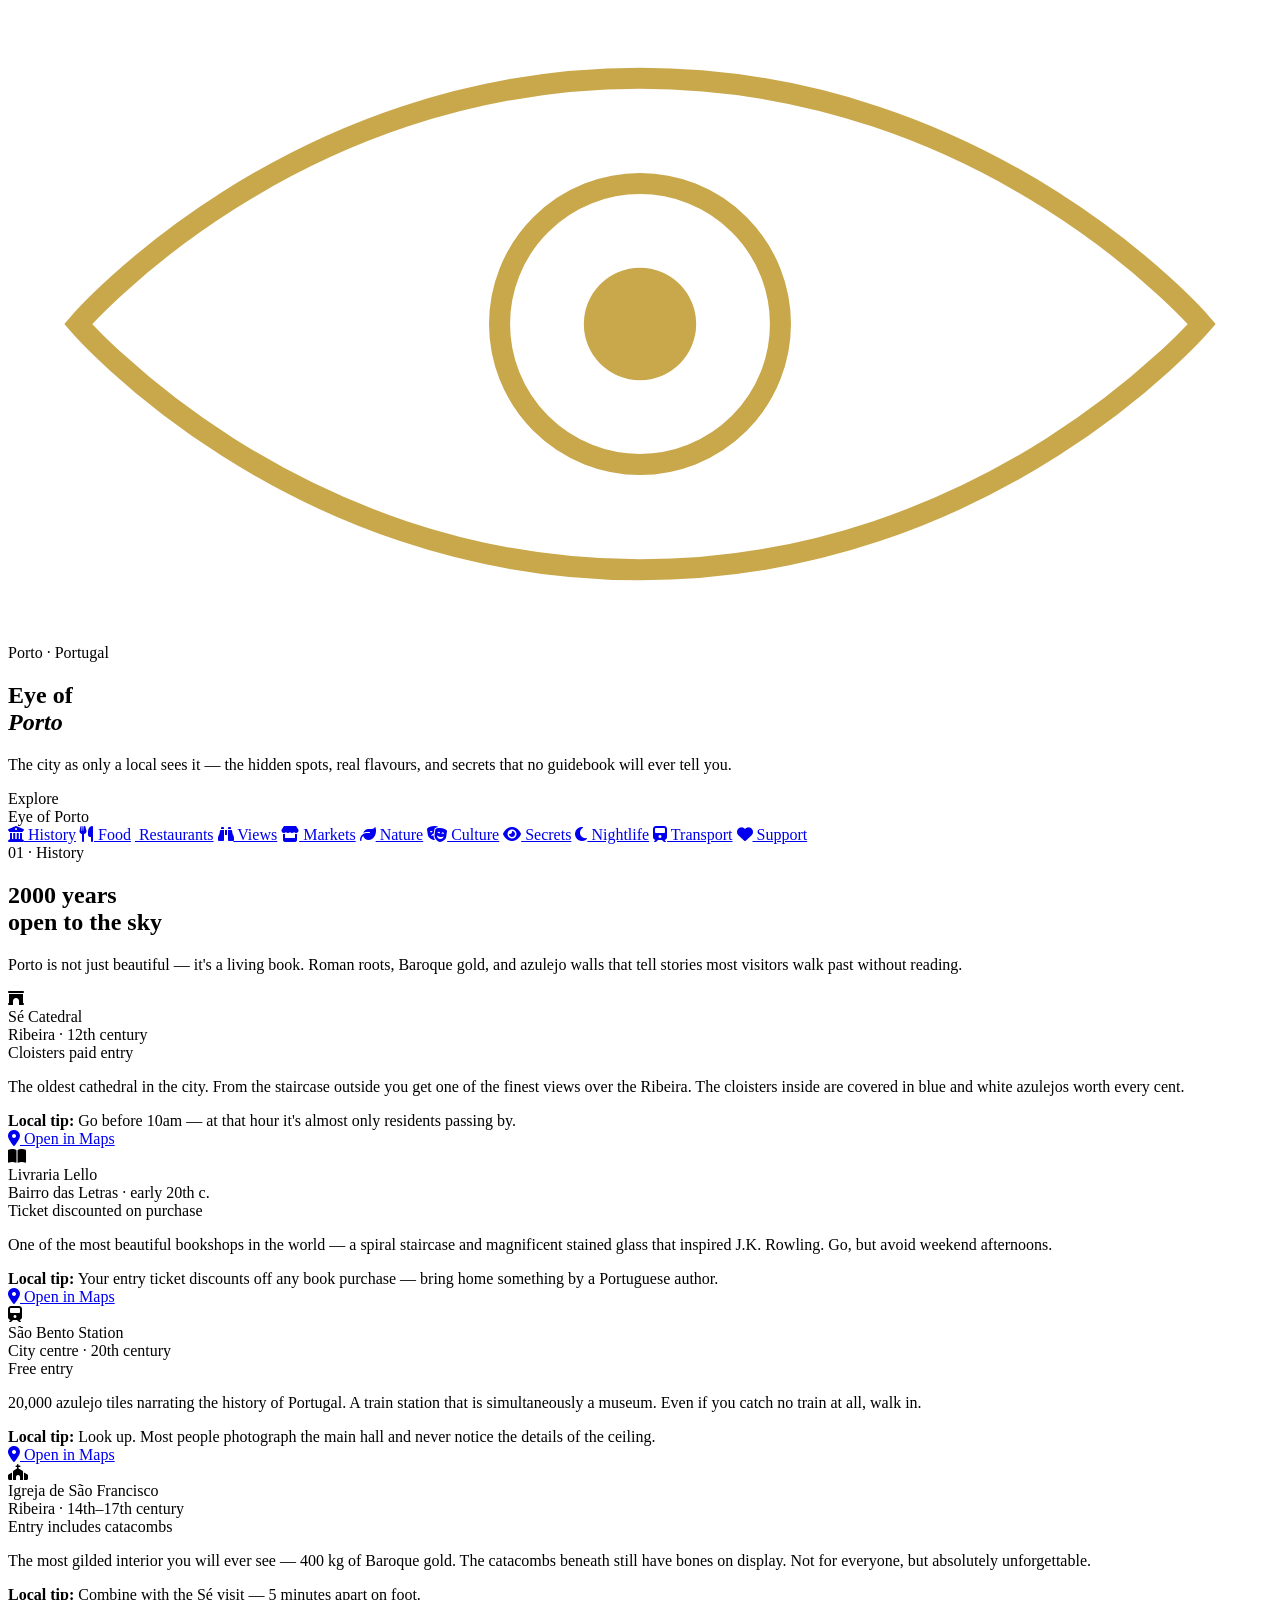
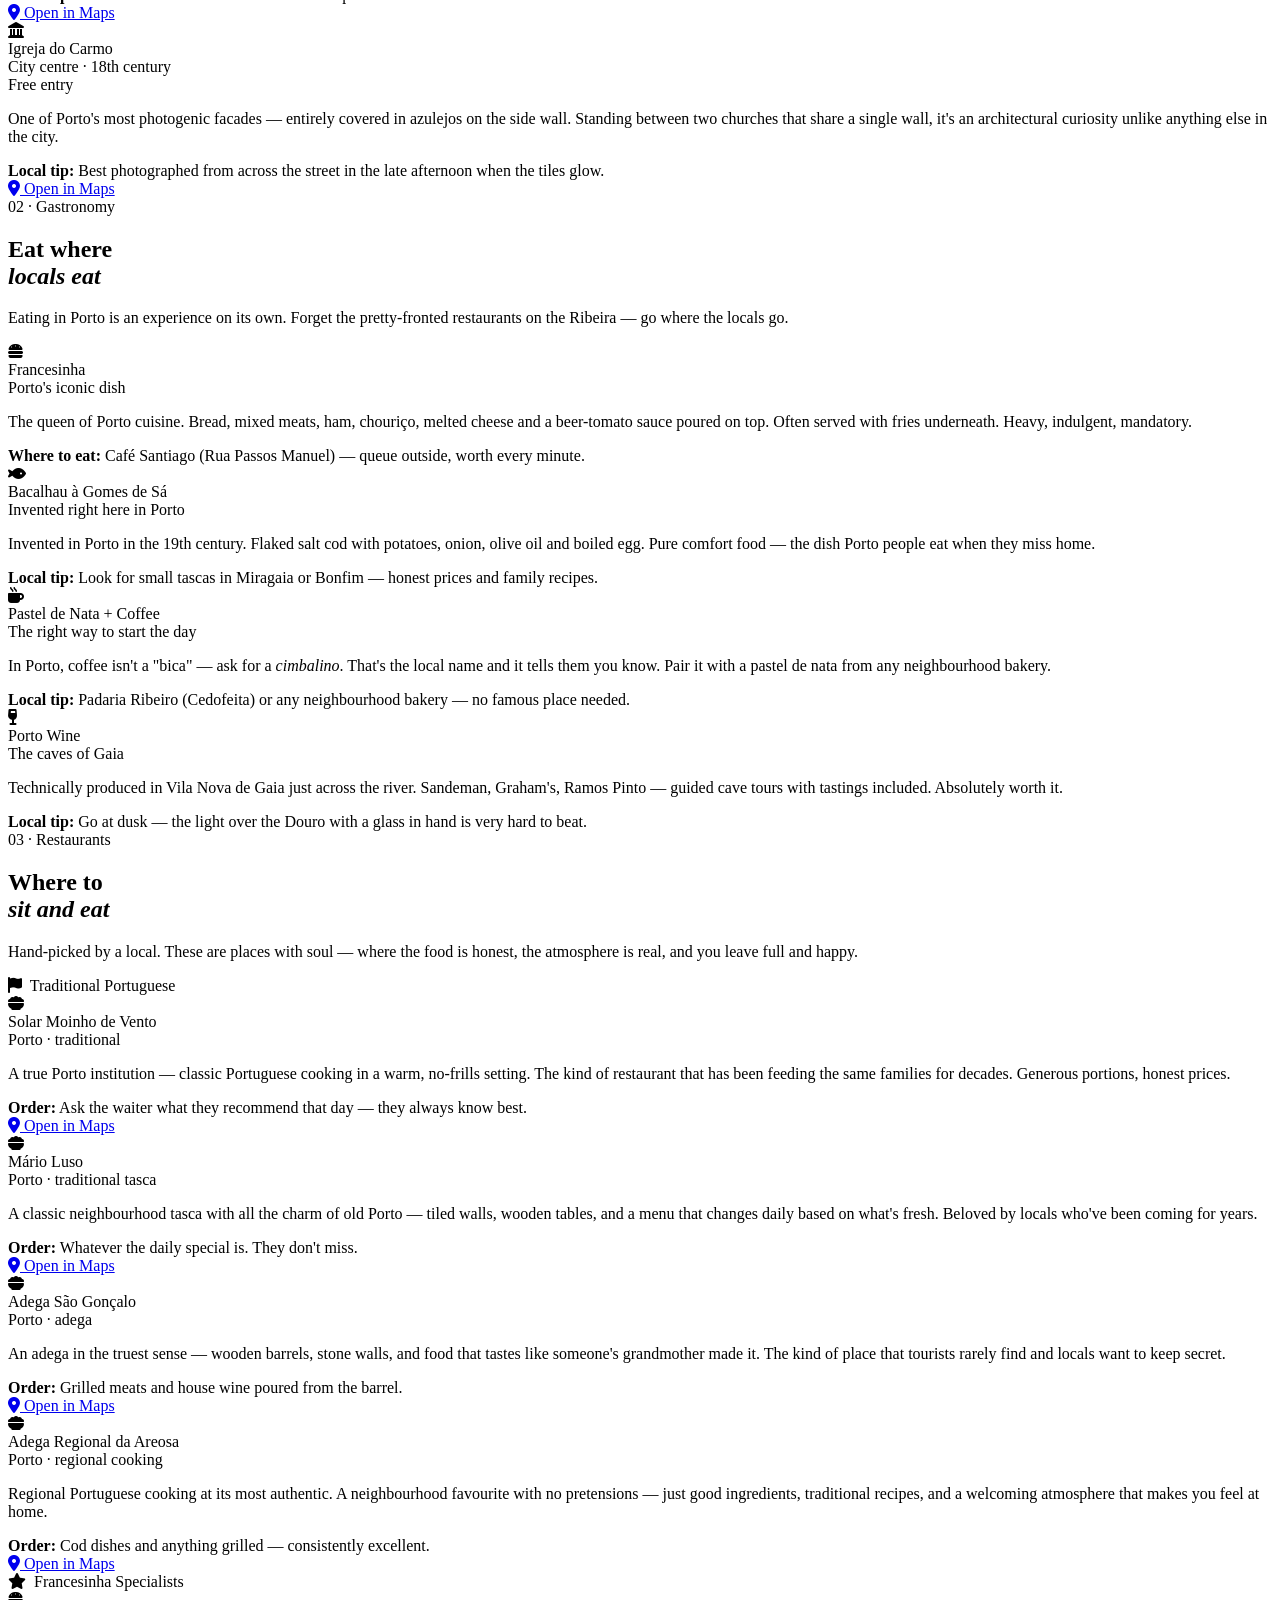
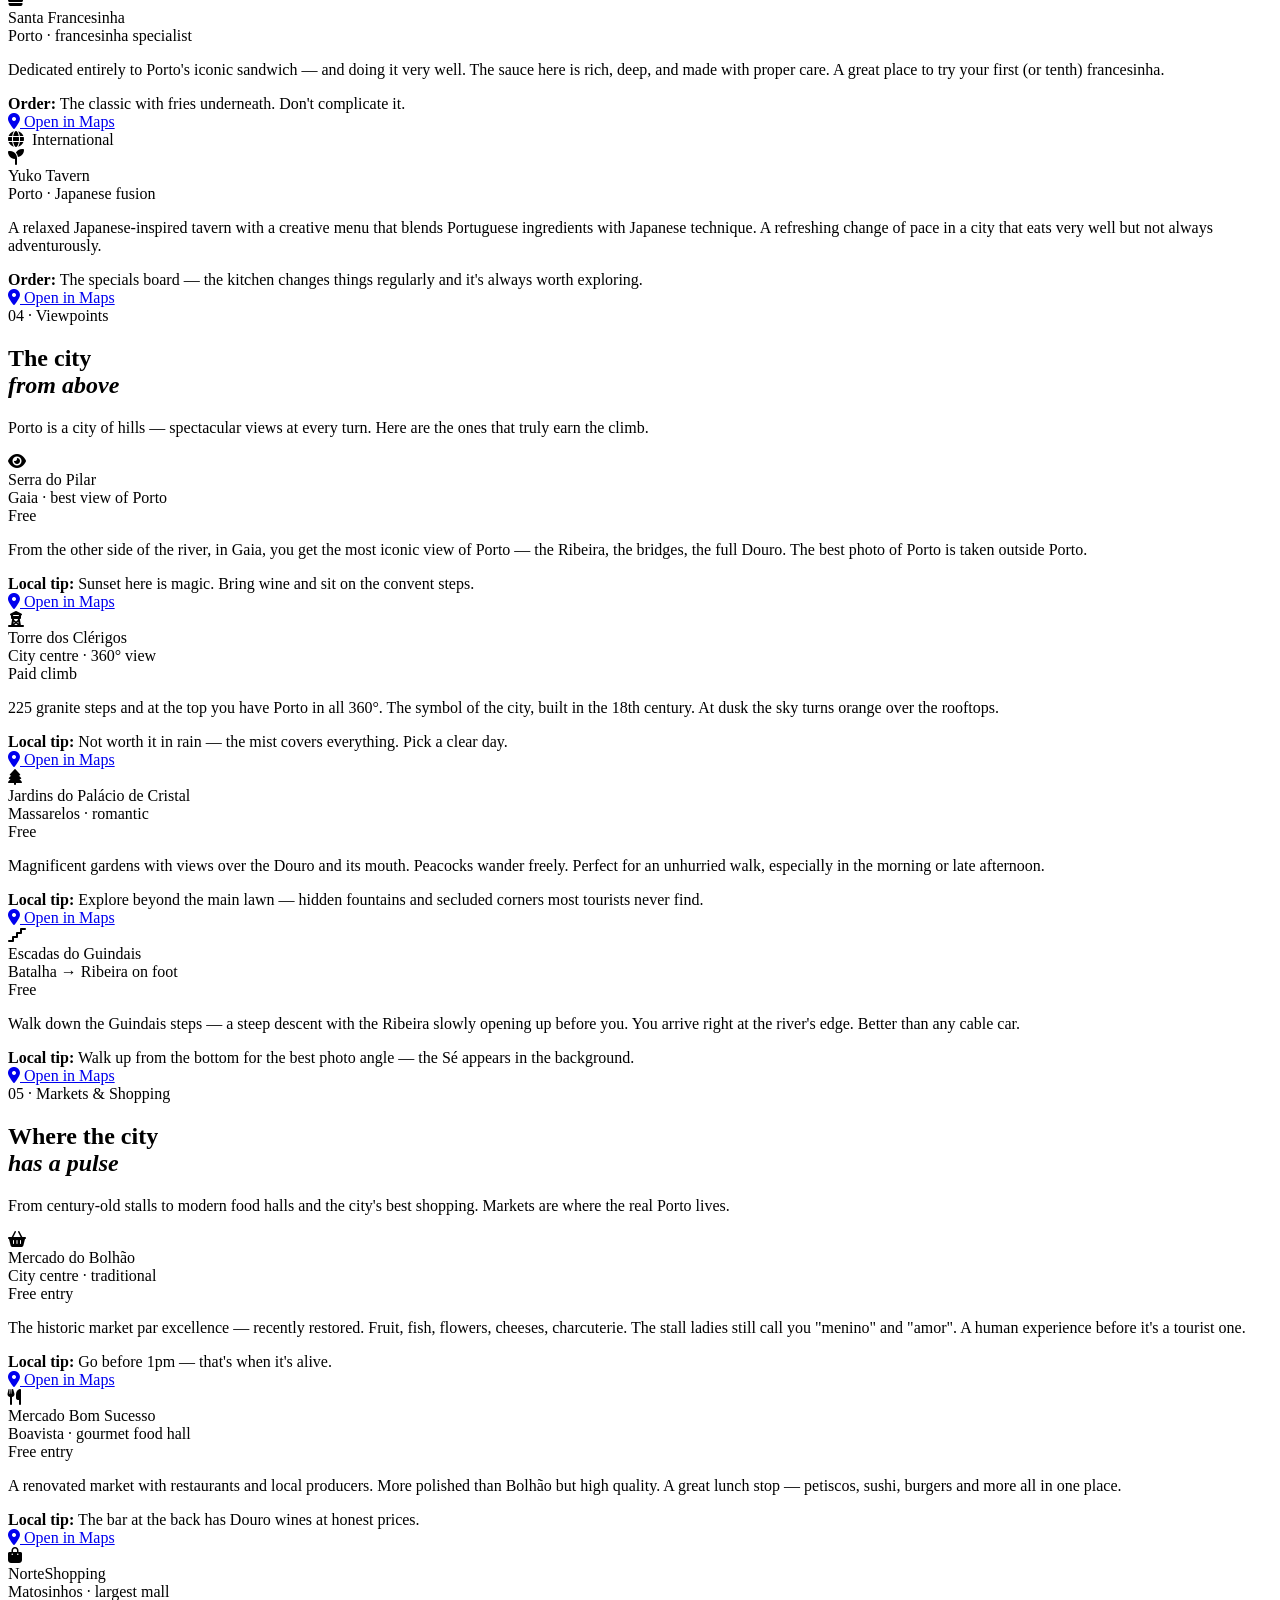
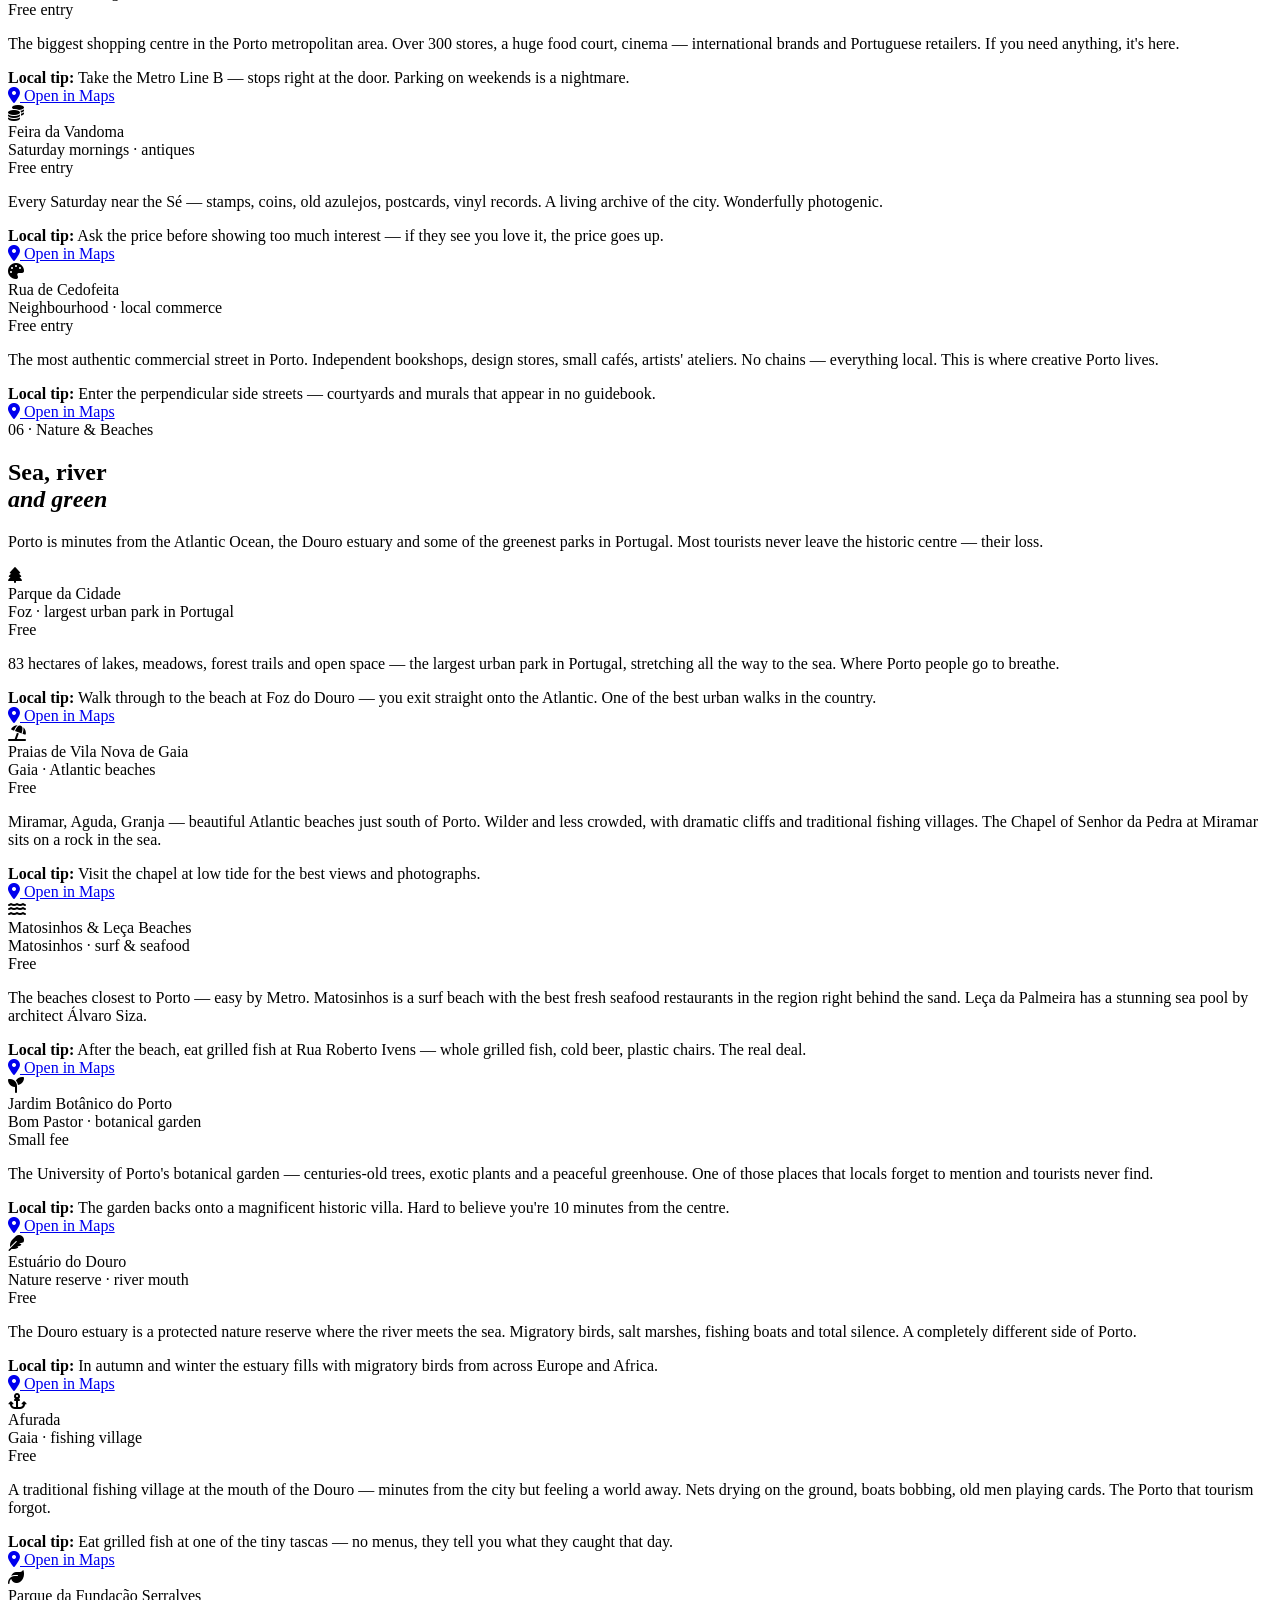
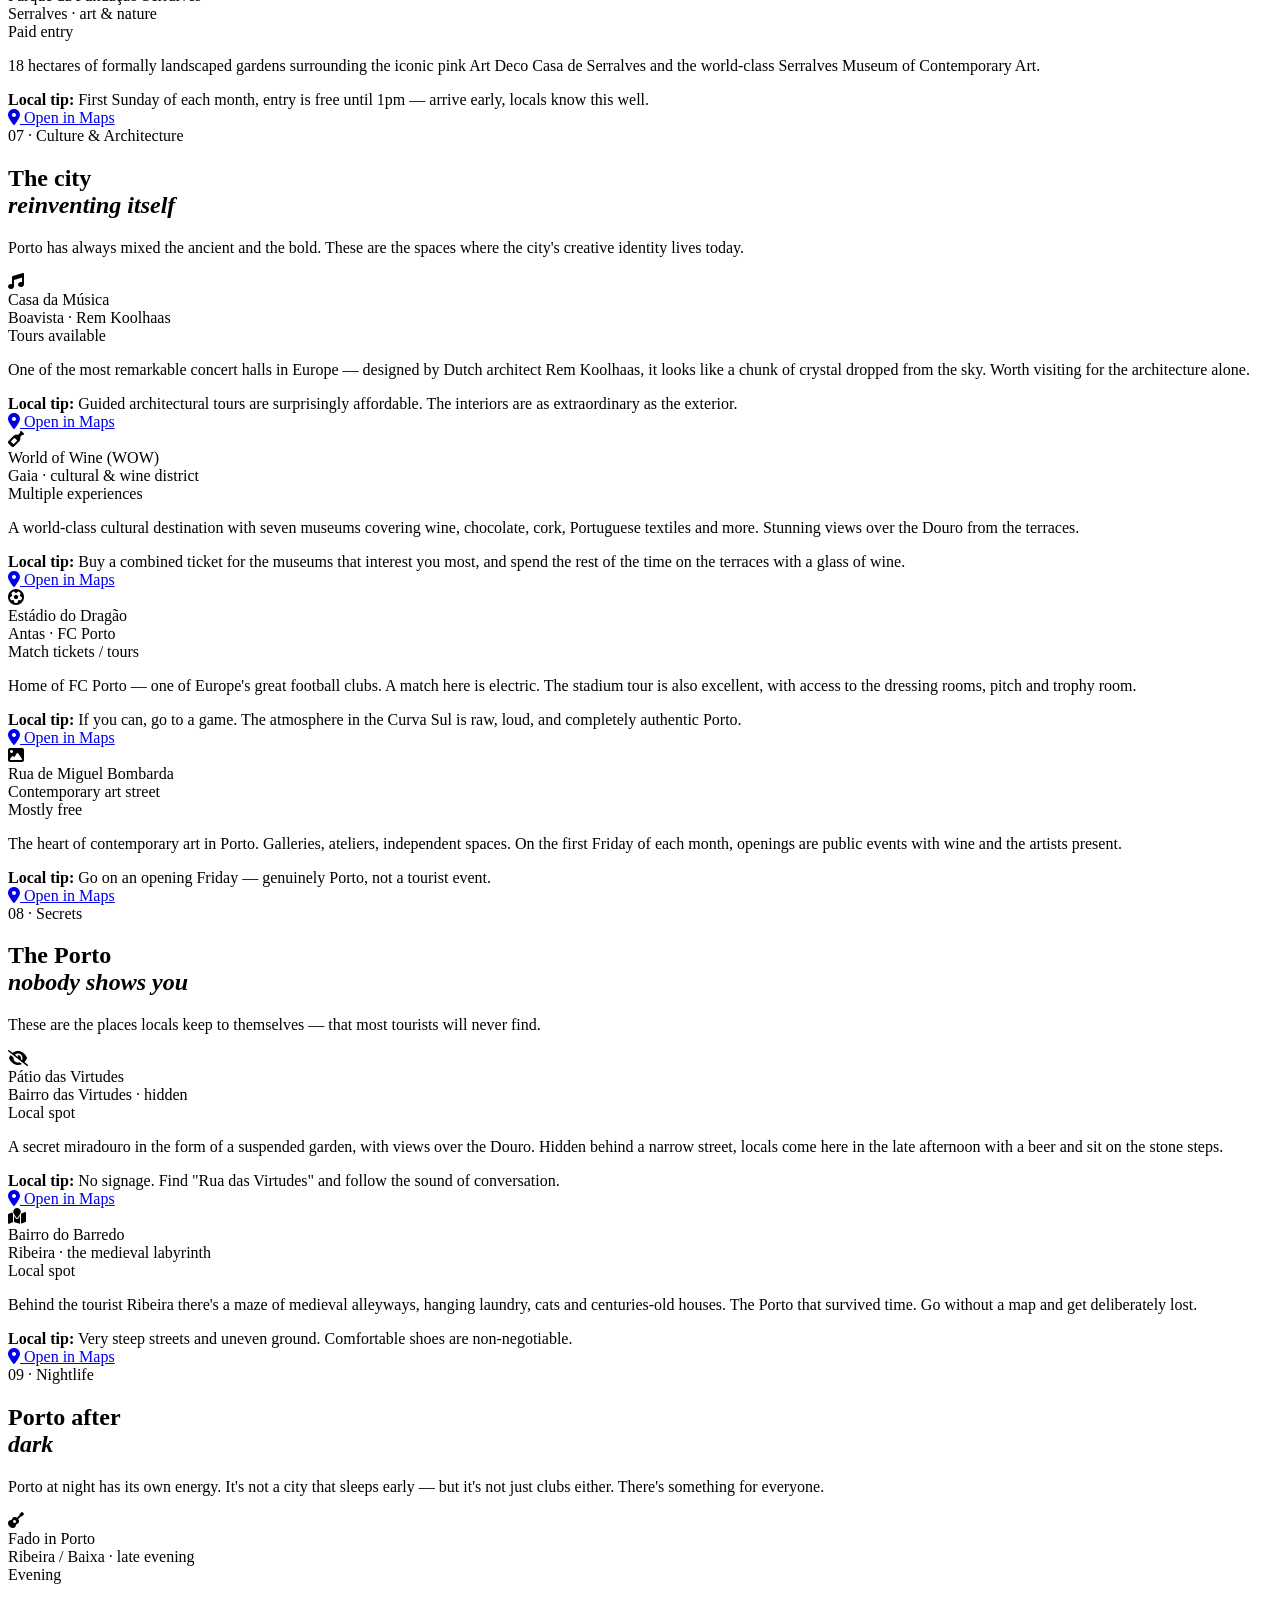
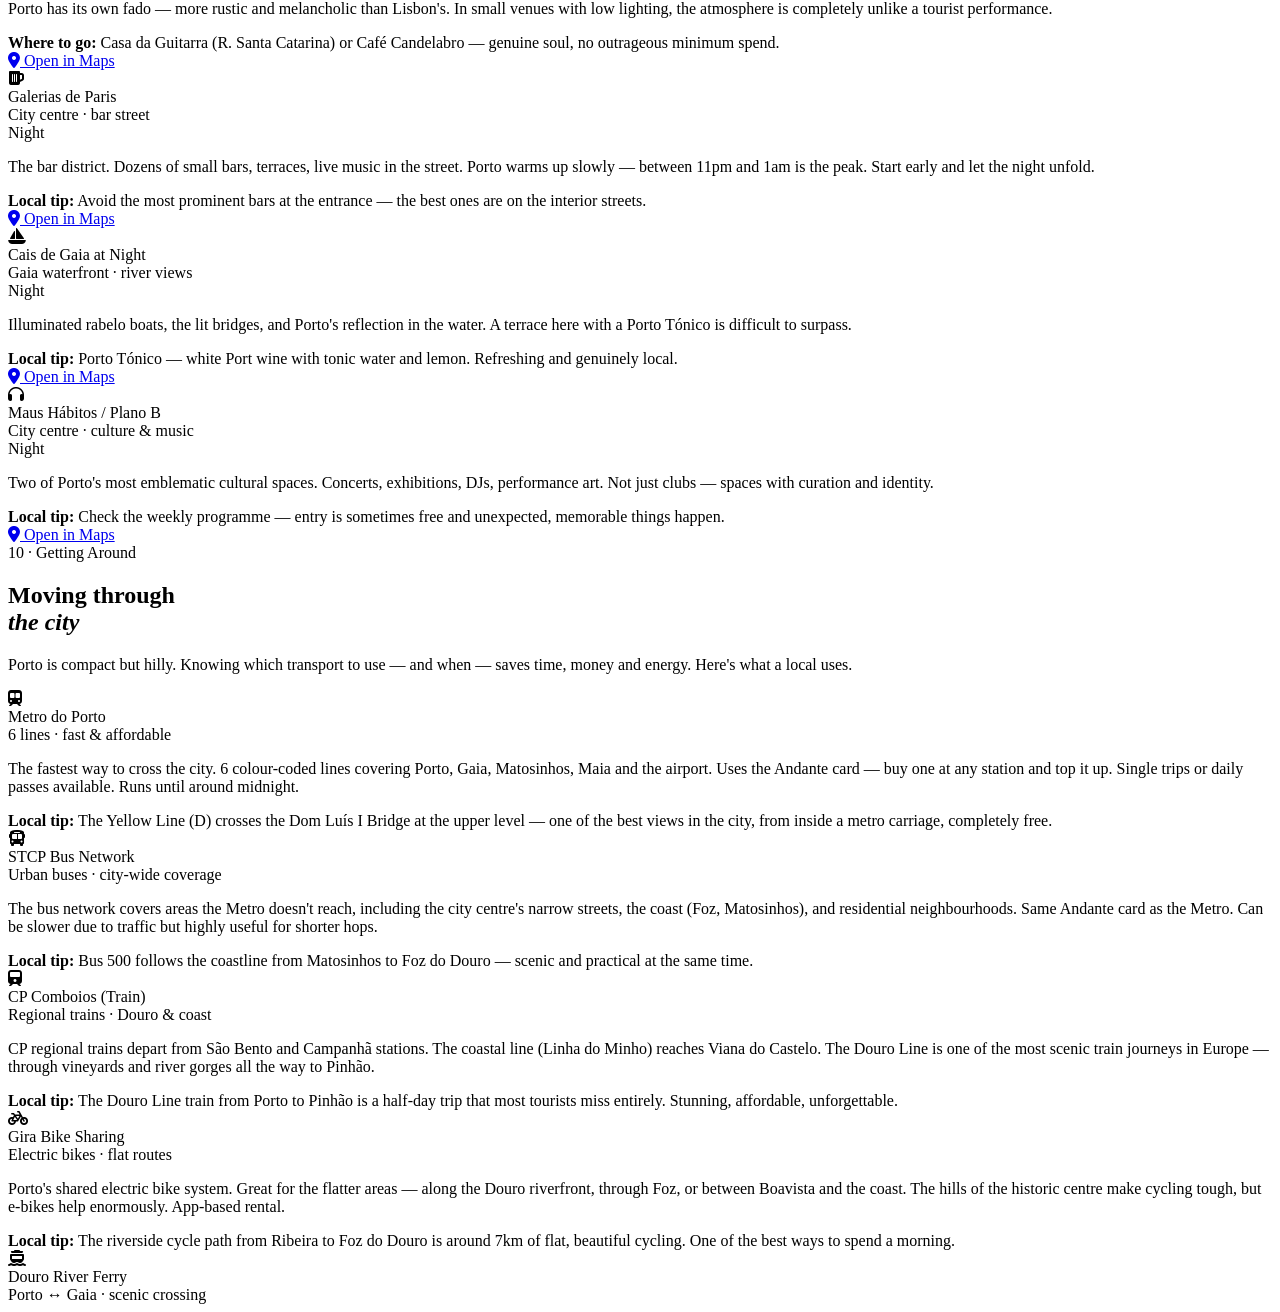
==== commit 3e8b4fcb: "Add files via upload" ====
--- a/index (1).html
+++ b/index (1).html
@@ -8,144 +8,7 @@
 <link rel="preconnect" href="https://fonts.gstatic.com" crossorigin>
 <link href="https://fonts.googleapis.com/css2?family=Playfair+Display:ital,wght@0,400;0,700;1,400&family=DM+Sans:wght@300;400;500&display=swap" rel="stylesheet">
 <link rel="stylesheet" href="https://cdnjs.cloudflare.com/ajax/libs/font-awesome/6.5.0/css/all.min.css"/>
-<style>
-  :root {
-    --gold: #C9A84C;
-    --ink: #0D0D0D;
-    --ink-soft: #1A1A1A;
-    --paper: #F7F3EC;
-    --text-muted: #7A6E60;
-    --white: #FFFFFF;
-  }
-  * { margin: 0; padding: 0; box-sizing: border-box; }
-  html { scroll-behavior: smooth; }
-  body { background-color: #0D0D0D !important; color: #F7F3EC !important; font-family: 'DM Sans', sans-serif; font-weight: 300; line-height: 1.7; overflow-x: hidden; }
-
-  /* HERO */
-  .hero { min-height: 100vh; display: flex; flex-direction: column; justify-content: center; align-items: center; text-align: center; position: relative; padding: 4rem 2rem; overflow: hidden; }
-  .hero::before { content: ''; position: absolute; inset: 0; background: radial-gradient(ellipse 80% 60% at 50% 40%, rgba(201,168,76,0.12) 0%, transparent 70%); pointer-events: none; }
-  .eye-symbol { width: 90px; height: 45px; margin-bottom: 2.5rem; }
-  .eye-symbol svg { width: 100%; height: 100%; }
-  .hero-label { font-size: 11px; letter-spacing: 4px; text-transform: uppercase; color: #C9A84C; margin-bottom: 1.5rem; font-weight: 500; }
-  .hero h1 { font-family: 'Playfair Display', serif; font-size: clamp(3rem, 8vw, 6rem); font-weight: 400; line-height: 1.05; color: #F7F3EC; margin-bottom: 1rem; letter-spacing: -1px; }
-  .hero h1 em { font-style: italic; color: #C9A84C; }
-  .hero-sub { font-size: clamp(14px, 2vw, 17px); color: #7A6E60; max-width: 460px; margin: 0 auto 3rem; font-weight: 300; line-height: 1.8; }
-  .scroll-hint { position: absolute; bottom: 2.5rem; left: 50%; transform: translateX(-50%); display: flex; flex-direction: column; align-items: center; gap: 8px; color: #7A6E60; font-size: 11px; letter-spacing: 2px; text-transform: uppercase; }
-  .scroll-line { width: 1px; height: 40px; background: linear-gradient(to bottom, #C9A84C, transparent); animation: scrollPulse 2s ease-in-out infinite; }
-  @keyframes scrollPulse { 0%,100%{opacity:.4}50%{opacity:1} }
-
-  /* NAV */
-  .nav { position: sticky; top: 0; z-index: 100; background: rgba(13,13,13,0.96); backdrop-filter: blur(12px); border-bottom: 1px solid rgba(201,168,76,0.15); padding: 0 1.5rem; }
-  .nav-inner { max-width: 1200px; margin: 0 auto; display: flex; align-items: center; overflow-x: auto; scrollbar-width: none; gap: 0; }
-  .nav-inner::-webkit-scrollbar { display: none; }
-  .nav-brand { font-family: 'Playfair Display', serif; font-size: 15px; color: #C9A84C; white-space: nowrap; padding: 1.1rem 1.2rem 1.1rem 0; margin-right: 0.8rem; border-right: 1px solid rgba(201,168,76,0.2); }
-  .nav-link { color: #7A6E60; text-decoration: none; font-size: 11px; letter-spacing: 1.5px; text-transform: uppercase; padding: 1.1rem 0.75rem; white-space: nowrap; transition: color 0.2s; font-weight: 400; }
-  .nav-link:hover { color: #C9A84C; }
-
-  /* SECTIONS */
-  .section { padding: 5rem 2rem; max-width: 1200px; margin: 0 auto; }
-  .section-header { margin-bottom: 3rem; }
-  .section-number { font-size: 11px; letter-spacing: 4px; text-transform: uppercase; color: #C9A84C; font-weight: 500; margin-bottom: 0.75rem; display: block; }
-  .section-title { font-family: 'Playfair Display', serif; font-size: clamp(1.8rem, 4vw, 2.8rem); font-weight: 400; color: #F7F3EC; line-height: 1.15; margin-bottom: 0.75rem; }
-  .section-intro { font-size: 15px; color: #7A6E60; max-width: 580px; line-height: 1.8; }
-  .divider { width: 50px; height: 1px; background: linear-gradient(to right, #C9A84C, transparent); margin: 1.5rem 0; }
-  .section-sep { max-width: 1200px; margin: 0 auto; padding: 0 2rem; border-top: 1px solid rgba(201,168,76,0.08); }
-
-  /* CARDS GRID */
-  .cards { display: grid; grid-template-columns: repeat(auto-fill, minmax(280px, 1fr)); gap: 1.5px; background: rgba(201,168,76,0.08); border: 1px solid rgba(201,168,76,0.08); }
-  .card { background: #1A1A1A; transition: background 0.2s; display: flex; flex-direction: column; }
-  .card:hover { background: #1f1f1f; }
-  .card-content { padding: 1.5rem; display: flex; flex-direction: column; flex: 1; }
-  .card-icon-row { display: flex; align-items: center; gap: 10px; margin-bottom: 0.75rem; }
-  .card-icon-circle { width: 36px; height: 36px; border-radius: 50%; background: rgba(201,168,76,0.1); border: 1px solid rgba(201,168,76,0.2); display: flex; align-items: center; justify-content: center; color: #C9A84C; font-size: 14px; flex-shrink: 0; }
-  .card-title { font-family: 'Playfair Display', serif; font-size: 18px; color: #F7F3EC; font-weight: 400; }
-  .card-subtitle { font-size: 11px; color: #C9A84C; letter-spacing: 2px; text-transform: uppercase; margin-bottom: 0.85rem; font-weight: 500; margin-top: 2px; }
-  .card-body { font-size: 14px; color: #7A6E60; line-height: 1.8; margin-bottom: 1rem; flex: 1; }
-  .card-tip { font-size: 13px; color: #F7F3EC; background: rgba(201,168,76,0.07); border-left: 2px solid #C9A84C; padding: 9px 13px; line-height: 1.7; margin-bottom: 1rem; }
-  .card-tip strong { color: #C9A84C; font-weight: 500; }
-  .maps-btn { display: inline-flex; align-items: center; gap: 7px; font-size: 12px; color: #C9A84C; text-decoration: none; letter-spacing: 1px; text-transform: uppercase; font-weight: 500; padding: 7px 12px; border: 1px solid rgba(201,168,76,0.25); border-radius: 2px; transition: all 0.2s; margin-top: auto; width: fit-content; }
-  .maps-btn:hover { background: rgba(201,168,76,0.1); border-color: rgba(201,168,76,0.5); }
-  .maps-btn i { font-size: 13px; }
-
-  .badge { display: inline-block; font-size: 10px; letter-spacing: 1.5px; text-transform: uppercase; padding: 3px 9px; border-radius: 2px; margin-bottom: 0.85rem; font-weight: 500; }
-  .badge-free { background: rgba(43,74,63,0.4); color: #7EC8AD; border: 1px solid rgba(126,200,173,0.2); }
-  .badge-paid { background: rgba(201,168,76,0.1); color: #C9A84C; border: 1px solid rgba(201,168,76,0.2); }
-  .badge-hidden { background: rgba(100,80,180,0.15); color: #B8A8E8; border: 1px solid rgba(184,168,232,0.2); }
-  .badge-night { background: rgba(30,20,60,0.6); color: #9B8FD4; border: 1px solid rgba(155,143,212,0.2); }
-
-  /* RESTAURANT SECTION */
-  .restaurant-categories { display: flex; flex-direction: column; gap: 2.5rem; }
-  .rest-category-label { font-size: 11px; letter-spacing: 3px; text-transform: uppercase; color: #C9A84C; font-weight: 500; margin-bottom: 1rem; display: flex; align-items: center; gap: 10px; }
-  .rest-category-label::after { content: ''; flex: 1; height: 1px; background: rgba(201,168,76,0.15); }
-  .rest-cards { display: grid; grid-template-columns: repeat(auto-fill, minmax(280px, 1fr)); gap: 1.5px; background: rgba(201,168,76,0.08); border: 1px solid rgba(201,168,76,0.08); }
-  .rest-card { background: #1A1A1A; padding: 1.5rem; transition: background 0.2s; display: flex; flex-direction: column; gap: 0.5rem; }
-  .rest-card:hover { background: #1f1f1f; }
-  .rest-header { display: flex; align-items: center; gap: 10px; }
-  .rest-icon { width: 36px; height: 36px; border-radius: 50%; background: rgba(201,168,76,0.1); border: 1px solid rgba(201,168,76,0.2); display: flex; align-items: center; justify-content: center; color: #C9A84C; font-size: 14px; flex-shrink: 0; }
-  .rest-name { font-family: 'Playfair Display', serif; font-size: 17px; color: #F7F3EC; font-weight: 400; }
-  .rest-location { font-size: 11px; color: #C9A84C; letter-spacing: 1.5px; text-transform: uppercase; font-weight: 500; }
-  .rest-desc { font-size: 14px; color: #7A6E60; line-height: 1.8; }
-  .rest-tip { font-size: 13px; color: #F7F3EC; background: rgba(201,168,76,0.07); border-left: 2px solid #C9A84C; padding: 8px 12px; line-height: 1.7; }
-  .rest-tip strong { color: #C9A84C; font-weight: 500; }
-
-  /* TRANSPORT SECTION */
-  .transport-grid { display: grid; grid-template-columns: repeat(auto-fill, minmax(300px, 1fr)); gap: 1.5px; background: rgba(201,168,76,0.08); border: 1px solid rgba(201,168,76,0.08); margin-bottom: 2rem; }
-  .transport-card { background: #1A1A1A; padding: 1.75rem; transition: background 0.2s; }
-  .transport-card:hover { background: #1f1f1f; }
-  .transport-icon-row { display: flex; align-items: center; gap: 12px; margin-bottom: 1rem; }
-  .transport-icon { width: 42px; height: 42px; border-radius: 50%; background: rgba(201,168,76,0.1); border: 1px solid rgba(201,168,76,0.2); display: flex; align-items: center; justify-content: center; color: #C9A84C; font-size: 18px; flex-shrink: 0; }
-  .transport-name { font-family: 'Playfair Display', serif; font-size: 19px; color: #F7F3EC; font-weight: 400; }
-  .transport-tag { font-size: 11px; color: #C9A84C; letter-spacing: 2px; text-transform: uppercase; font-weight: 500; margin-top: 2px; }
-  .transport-body { font-size: 14px; color: #7A6E60; line-height: 1.8; margin-bottom: 1rem; }
-  .transport-tip { font-size: 13px; color: #F7F3EC; background: rgba(201,168,76,0.07); border-left: 2px solid #C9A84C; padding: 9px 13px; line-height: 1.7; }
-  .transport-tip strong { color: #C9A84C; font-weight: 500; }
-
-  /* TRAM SPOTLIGHT */
-  .tram-spotlight { background: rgba(201,168,76,0.05); border: 1px solid rgba(201,168,76,0.18); border-radius: 2px; padding: 2rem 2.5rem; margin-top: 2rem; }
-  .tram-spotlight-header { display: flex; align-items: center; gap: 14px; margin-bottom: 1.25rem; }
-  .tram-spotlight-icon { width: 50px; height: 50px; border-radius: 50%; background: rgba(201,168,76,0.15); border: 1px solid rgba(201,168,76,0.3); display: flex; align-items: center; justify-content: center; color: #C9A84C; font-size: 22px; }
-  .tram-spotlight-title { font-family: 'Playfair Display', serif; font-size: 22px; color: #F7F3EC; font-weight: 400; }
-  .tram-spotlight-sub { font-size: 11px; color: #C9A84C; letter-spacing: 2px; text-transform: uppercase; font-weight: 500; }
-  .tram-body { font-size: 14px; color: #7A6E60; line-height: 1.9; margin-bottom: 1.25rem; }
-  .tram-history { display: grid; grid-template-columns: repeat(auto-fill, minmax(200px, 1fr)); gap: 1rem; margin-top: 1.25rem; }
-  .tram-year { background: rgba(13,13,13,0.6); border: 1px solid rgba(201,168,76,0.12); padding: 0.9rem 1.1rem; }
-  .tram-year-num { font-family: 'Playfair Display', serif; font-size: 22px; color: #C9A84C; font-weight: 400; }
-  .tram-year-desc { font-size: 13px; color: #7A6E60; line-height: 1.6; margin-top: 3px; }
-
-  /* DONATION */
-  .donation-section { background: linear-gradient(135deg, #0D0D0D 0%, #141208 50%, #0D0D0D 100%); border-top: 1px solid rgba(201,168,76,0.2); border-bottom: 1px solid rgba(201,168,76,0.2); padding: 6rem 2rem; text-align: center; position: relative; overflow: hidden; }
-  .donation-section::before { content: ''; position: absolute; inset: 0; background: radial-gradient(ellipse 60% 80% at 50% 50%, rgba(201,168,76,0.06) 0%, transparent 70%); pointer-events: none; }
-  .donation-inner { max-width: 700px; margin: 0 auto; position: relative; }
-  .donation-eye { font-size: 40px; margin-bottom: 1.5rem; display: block; }
-  .donation-title { font-family: 'Playfair Display', serif; font-size: clamp(1.8rem, 4vw, 2.8rem); color: #F7F3EC; margin-bottom: 1rem; font-weight: 400; }
-  .donation-subtitle { font-size: 16px; color: #7A6E60; line-height: 1.8; margin-bottom: 3rem; max-width: 500px; margin-left: auto; margin-right: auto; }
-  .donation-methods { display: flex; gap: 1.5rem; justify-content: center; flex-wrap: wrap; margin-bottom: 2rem; }
-  .donation-card { background: rgba(255,255,255,0.03); border: 1px solid rgba(201,168,76,0.2); border-radius: 4px; padding: 2rem 2.5rem; flex: 1; max-width: 260px; transition: all 0.25s; }
-  .donation-card:hover { background: rgba(201,168,76,0.06); border-color: rgba(201,168,76,0.4); transform: translateY(-2px); }
-  .donation-card-icon { font-size: 28px; margin-bottom: 1rem; display: block; }
-  .donation-card-label { font-size: 11px; letter-spacing: 3px; text-transform: uppercase; color: #C9A84C; margin-bottom: 0.5rem; font-weight: 500; }
-  .donation-card-value { font-family: 'Playfair Display', serif; font-size: 17px; color: #F7F3EC; margin-bottom: 1.25rem; }
-  .qr-placeholder { width: 120px; height: 120px; margin: 0 auto; background: #FFFFFF; border-radius: 4px; overflow: hidden; display: flex; align-items: center; justify-content: center; }
-  .qr-placeholder img { width: 100%; height: 100%; object-fit: contain; }
-  .donation-note { font-size: 13px; color: #7A6E60; margin-top: 2rem; font-style: italic; }
-
-  /* FOOTER */
-  footer { padding: 3rem 2rem; text-align: center; border-top: 1px solid rgba(255,255,255,0.05); }
-  .footer-brand { font-family: 'Playfair Display', serif; font-size: 20px; color: #C9A84C; margin-bottom: 0.5rem; }
-  .footer-sub { font-size: 12px; color: #7A6E60; letter-spacing: 2px; text-transform: uppercase; }
-
-  /* FADE IN */
-  .fade-in { opacity: 0; transform: translateY(20px); transition: opacity 0.6s ease, transform 0.6s ease; }
-  .fade-in.visible { opacity: 1; transform: translateY(0); }
-
-  @media (max-width: 600px) {
-    .cards, .rest-cards, .transport-grid { grid-template-columns: 1fr; }
-    .donation-methods { flex-direction: column; align-items: center; }
-    .donation-card { max-width: 100%; width: 100%; }
-    .nav-brand { display: none; }
-    .tram-history { grid-template-columns: 1fr 1fr; }
-  }
-</style>
+<link rel="stylesheet" href="style.css">
 </head>
 <body>
 
